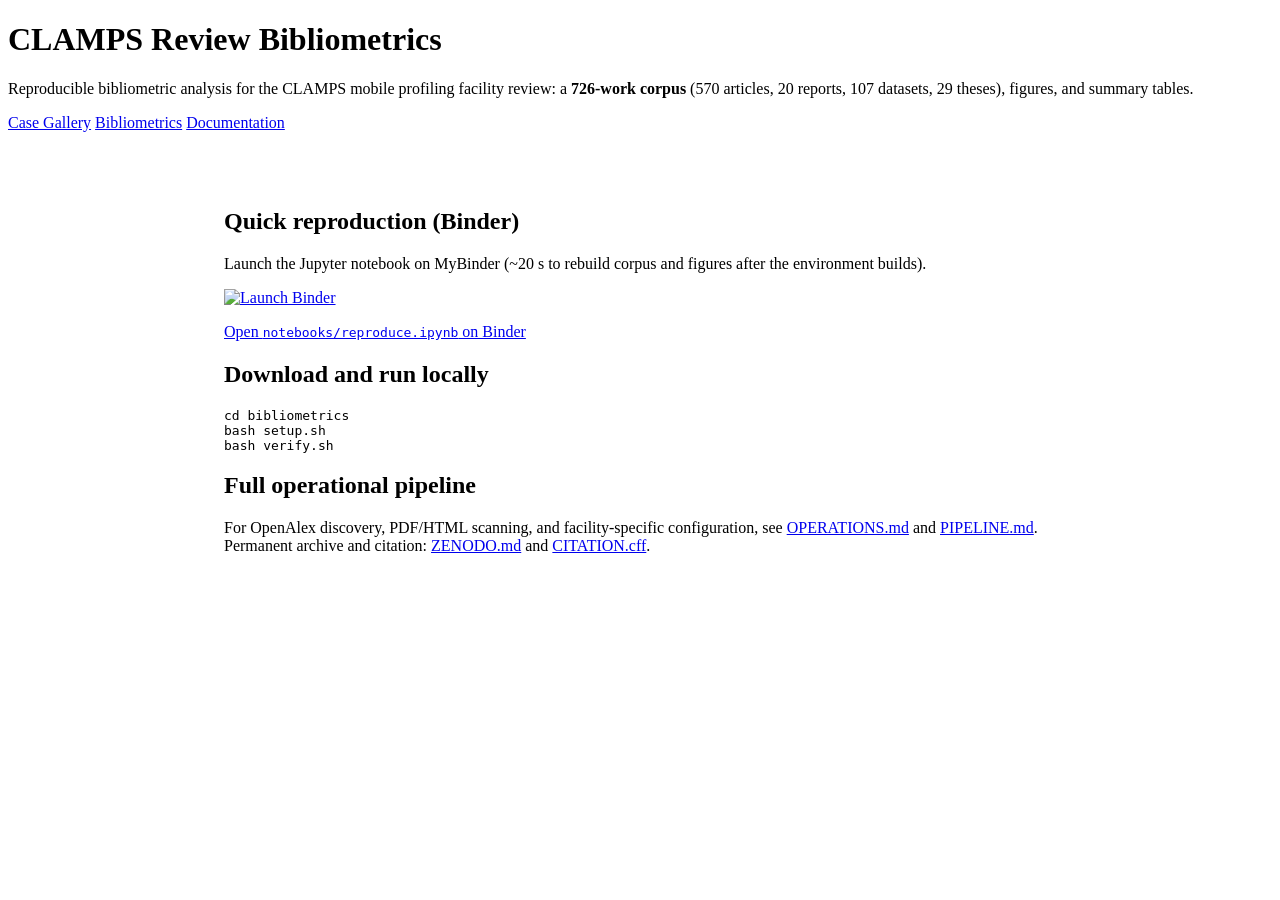
==== bibliometrics/index.html @ bdd26a5c "Sync bibliometrics pipeline and Binder notebook for 726-work reproduction." ====
<!DOCTYPE html>
<html lang="en">
<head>
  <meta charset="utf-8">
  <meta name="viewport" content="width=device-width, initial-scale=1">
  <title>CLAMPS Review Bibliometrics</title>
  <meta name="description" content="726-work CLAMPS review corpus, Binder notebook, and full bibliometric pipeline.">
  <link rel="stylesheet" href="../css/style.css">
</head>
<body>
  <header class="site-header">
    <div class="site-header__inner">
      <h1>CLAMPS Review Bibliometrics</h1>
      <p>
        Reproducible bibliometric analysis for the CLAMPS mobile profiling facility review:
        a <strong>726-work corpus</strong> (570 articles, 20 reports, 107 datasets, 29 theses),
        figures, and summary tables.
      </p>
      <div class="header-actions">
        <a href="../index.html" class="header-link">Case Gallery</a>
        <a href="index.html" class="header-link header-link--active" aria-current="page">Bibliometrics</a>
        <a href="README.md" class="header-link">Documentation</a>
      </div>
    </div>
  </header>

  <main>
    <div class="table-panel" style="max-width: 52rem; margin: 2rem auto; padding: 1.5rem;">
      <h2>Quick reproduction (Binder)</h2>
      <p>
        Launch the Jupyter notebook on MyBinder (~20 s to rebuild corpus and figures after the environment builds).
      </p>
      <p>
        <a href="https://mybinder.org/v2/gh/eeeeelizzzzz/CLAMPS_CaseGallery/HEAD?urlpath=lab/tree/bibliometrics/notebooks/reproduce.ipynb">
          <img src="https://mybinder.org/badge_logo.svg" alt="Launch Binder">
        </a>
      </p>
      <p>
        <a href="https://mybinder.org/v2/gh/eeeeelizzzzz/CLAMPS_CaseGallery/HEAD?urlpath=lab/tree/bibliometrics/notebooks/reproduce.ipynb">
          Open <code>notebooks/reproduce.ipynb</code> on Binder
        </a>
      </p>

      <h2>Download and run locally</h2>
      <pre><code>cd bibliometrics
bash setup.sh
bash verify.sh</code></pre>

      <h2>Full operational pipeline</h2>
      <p>
        For OpenAlex discovery, PDF/HTML scanning, and facility-specific configuration, see
        <a href="OPERATIONS.md">OPERATIONS.md</a> and <a href="PIPELINE.md">PIPELINE.md</a>.
        Permanent archive and citation: <a href="ZENODO.md">ZENODO.md</a> and <a href="CITATION.cff">CITATION.cff</a>.
      </p>
    </div>
  </main>
</body>
</html>
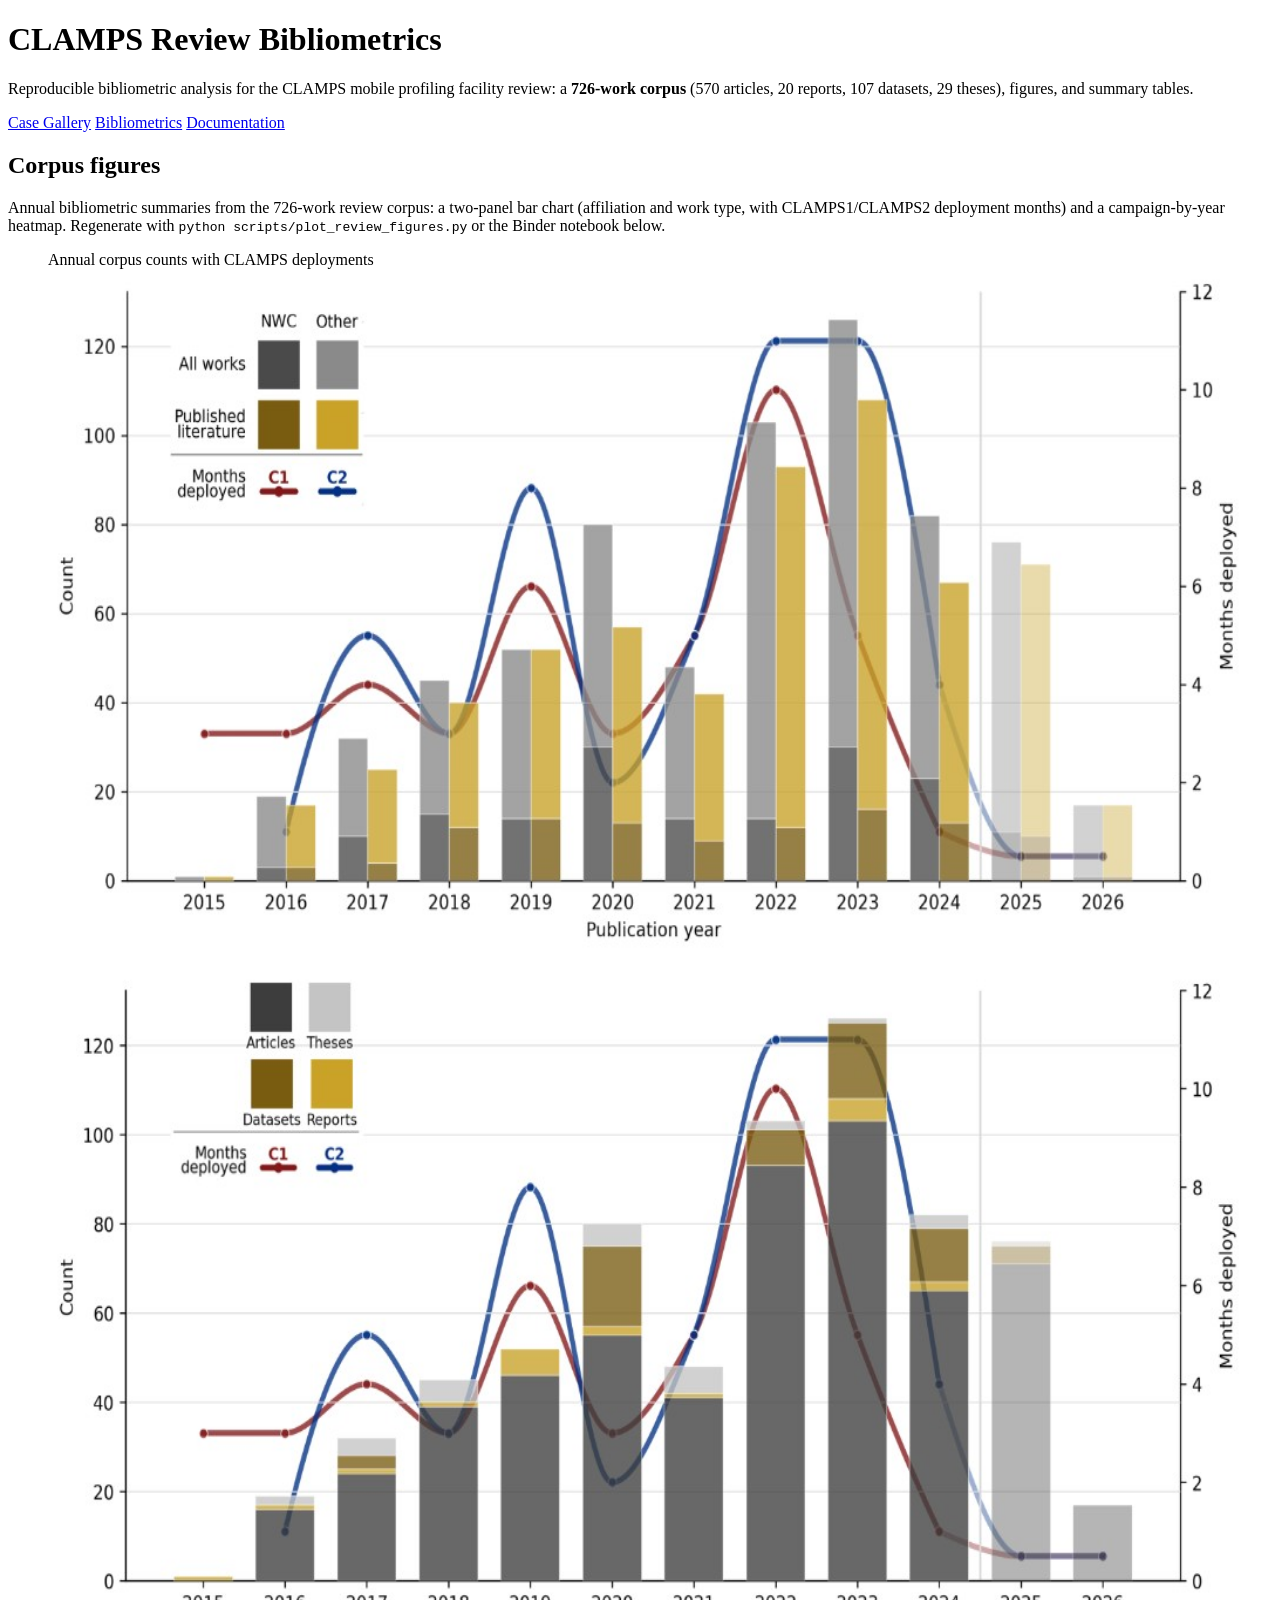
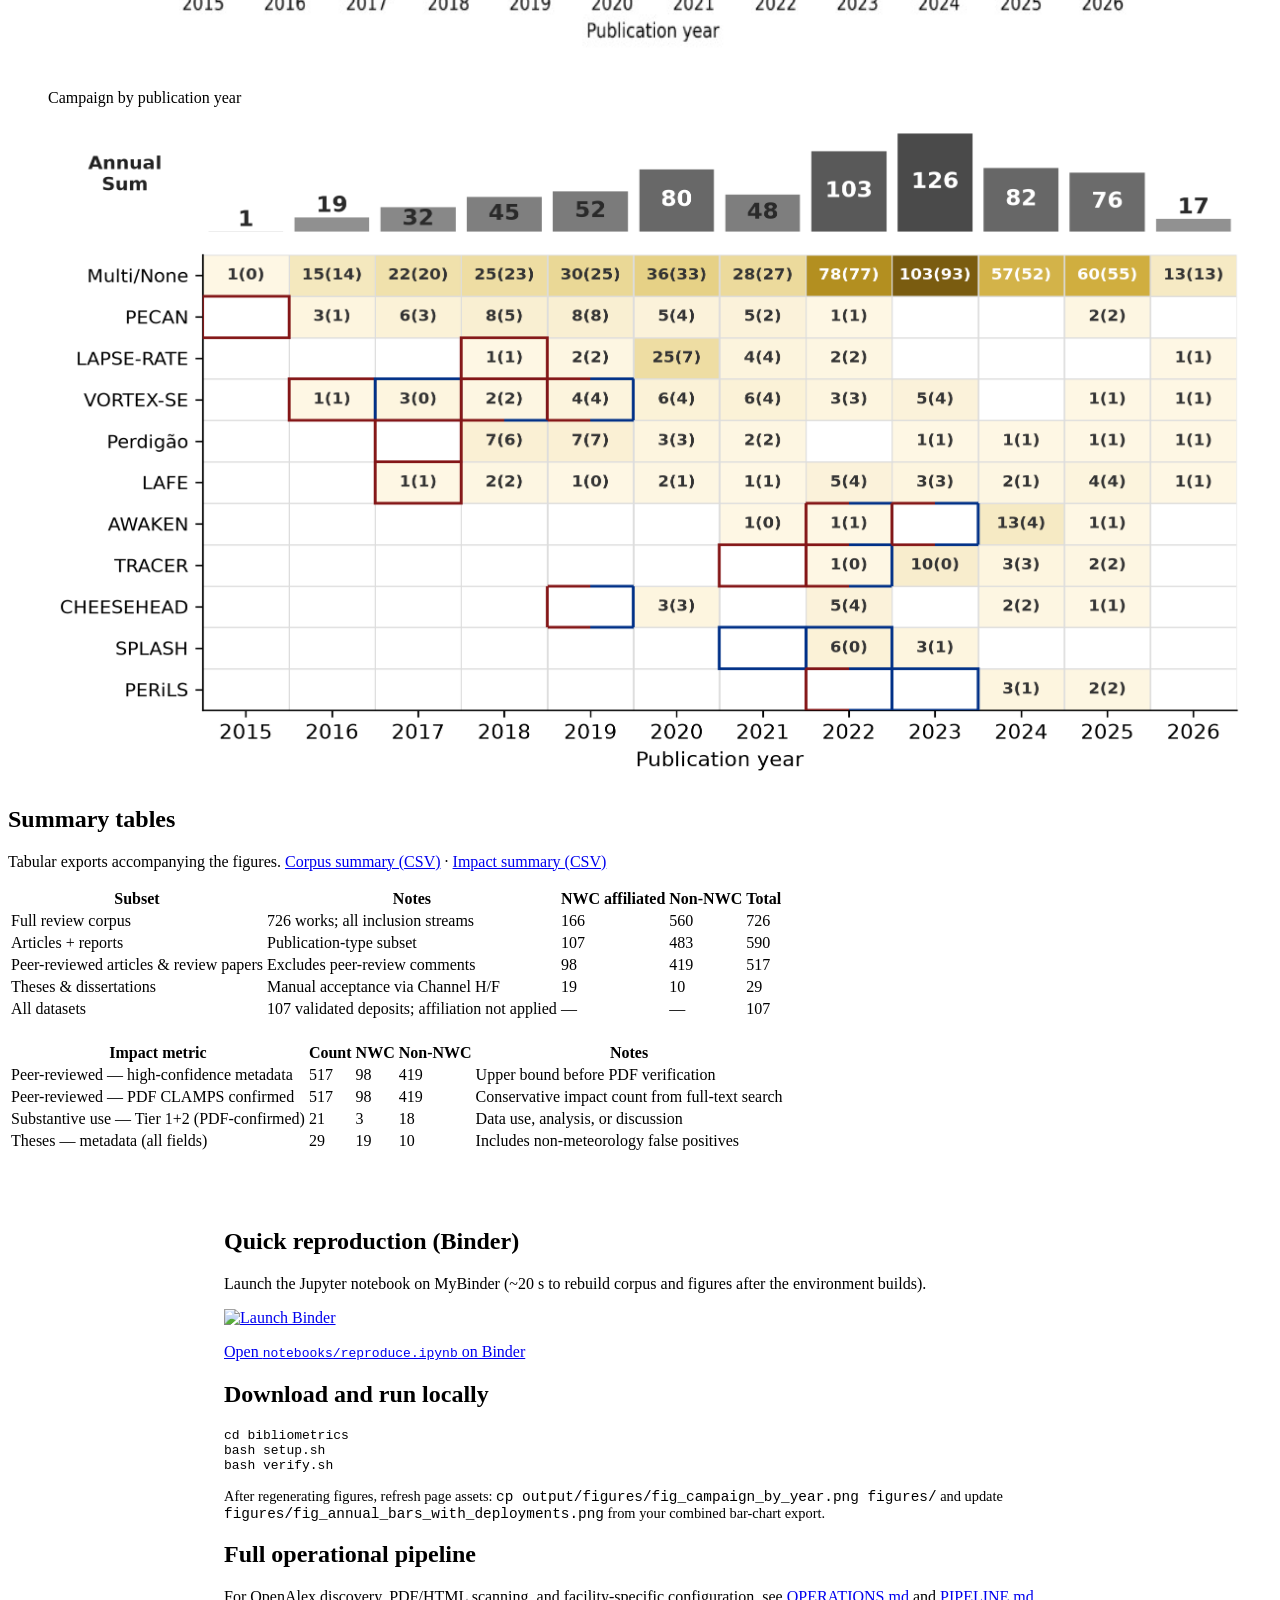
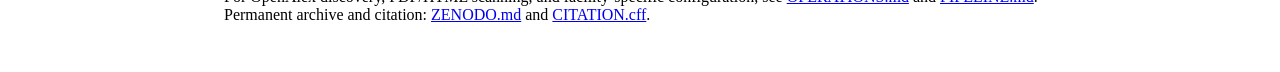
==== commit da8b5ad3: "Add bibliometrics figures page." ====
--- a/bibliometrics/index.html
+++ b/bibliometrics/index.html
@@ -4,7 +4,7 @@
   <meta charset="utf-8">
   <meta name="viewport" content="width=device-width, initial-scale=1">
   <title>CLAMPS Review Bibliometrics</title>
-  <meta name="description" content="726-work CLAMPS review corpus, Binder notebook, and full bibliometric pipeline.">
+  <meta name="description" content="726-work CLAMPS review corpus, bibliometric figures, summary tables, Binder notebook, and full pipeline.">
   <link rel="stylesheet" href="../css/style.css">
 </head>
 <body>
@@ -25,7 +25,152 @@
   </header>
 
   <main>
-    <div class="table-panel" style="max-width: 52rem; margin: 2rem auto; padding: 1.5rem;">
+    <section class="content-section">
+      <h2>Corpus figures</h2>
+      <p>
+        Annual bibliometric summaries from the 726-work review corpus:
+        a two-panel bar chart (affiliation and work type, with CLAMPS1/CLAMPS2 deployment months)
+        and a campaign-by-year heatmap.
+        Regenerate with <code>python scripts/plot_review_figures.py</code> or the Binder notebook below.
+      </p>
+    </section>
+
+    <figure class="figure-panel">
+      <figcaption class="figure-panel__header">
+        Annual corpus counts with CLAMPS deployments
+      </figcaption>
+      <div class="figure-panel__body">
+        <img
+          src="figures/fig_annual_bars_with_deployments.png"
+          alt="Two-panel figure: top panel shows all works and published literature by year split by NWC affiliation; bottom panel shows work type by year. CLAMPS1 and CLAMPS2 deployment months are overlaid as crimson and blue lines on both panels."
+          width="1200"
+          height="1400"
+          loading="lazy"
+        >
+      </div>
+    </figure>
+
+    <figure class="figure-panel">
+      <figcaption class="figure-panel__header">
+        Campaign by publication year
+      </figcaption>
+      <div class="figure-panel__body">
+        <img
+          src="figures/fig_campaign_by_year.png"
+          alt="Heatmap of CLAMPS works tagged by field campaign and publication year."
+          width="1200"
+          height="675"
+          loading="lazy"
+        >
+      </div>
+    </figure>
+
+    <section class="content-section">
+      <h2>Summary tables</h2>
+      <p>
+        Tabular exports accompanying the figures.
+        <a href="figures/table_corpus_summary.csv">Corpus summary (CSV)</a>
+        &middot;
+        <a href="figures/table_impact_summary.csv">Impact summary (CSV)</a>
+      </p>
+    </section>
+
+    <div class="table-panel" style="margin-bottom: 1.25rem;">
+      <table class="case-table" aria-label="Corpus summary by subset">
+        <thead>
+          <tr>
+            <th scope="col">Subset</th>
+            <th scope="col">Notes</th>
+            <th scope="col">NWC affiliated</th>
+            <th scope="col">Non-NWC</th>
+            <th scope="col">Total</th>
+          </tr>
+        </thead>
+        <tbody>
+          <tr>
+            <td>Full review corpus</td>
+            <td>726 works; all inclusion streams</td>
+            <td>166</td>
+            <td>560</td>
+            <td>726</td>
+          </tr>
+          <tr>
+            <td>Articles + reports</td>
+            <td>Publication-type subset</td>
+            <td>107</td>
+            <td>483</td>
+            <td>590</td>
+          </tr>
+          <tr>
+            <td>Peer-reviewed articles &amp; review papers</td>
+            <td>Excludes peer-review comments</td>
+            <td>98</td>
+            <td>419</td>
+            <td>517</td>
+          </tr>
+          <tr>
+            <td>Theses &amp; dissertations</td>
+            <td>Manual acceptance via Channel H/F</td>
+            <td>19</td>
+            <td>10</td>
+            <td>29</td>
+          </tr>
+          <tr>
+            <td>All datasets</td>
+            <td>107 validated deposits; affiliation not applied</td>
+            <td>—</td>
+            <td>—</td>
+            <td>107</td>
+          </tr>
+        </tbody>
+      </table>
+    </div>
+
+    <div class="table-panel" style="margin-bottom: 2rem;">
+      <table class="case-table" aria-label="Impact and PDF-use summary">
+        <thead>
+          <tr>
+            <th scope="col">Impact metric</th>
+            <th scope="col">Count</th>
+            <th scope="col">NWC</th>
+            <th scope="col">Non-NWC</th>
+            <th scope="col">Notes</th>
+          </tr>
+        </thead>
+        <tbody>
+          <tr>
+            <td>Peer-reviewed — high-confidence metadata</td>
+            <td>517</td>
+            <td>98</td>
+            <td>419</td>
+            <td>Upper bound before PDF verification</td>
+          </tr>
+          <tr>
+            <td>Peer-reviewed — PDF CLAMPS confirmed</td>
+            <td>517</td>
+            <td>98</td>
+            <td>419</td>
+            <td>Conservative impact count from full-text search</td>
+          </tr>
+          <tr>
+            <td>Substantive use — Tier 1+2 (PDF-confirmed)</td>
+            <td>21</td>
+            <td>3</td>
+            <td>18</td>
+            <td>Data use, analysis, or discussion</td>
+          </tr>
+          <tr>
+            <td>Theses — metadata (all fields)</td>
+            <td>29</td>
+            <td>19</td>
+            <td>10</td>
+            <td>Includes non-meteorology false positives</td>
+          </tr>
+        </tbody>
+      </table>
+    </div>
+
+    <div class="table-panel" style="max-width: 52rem; margin: 0 auto; padding: 1.5rem;">
       <h2>Quick reproduction (Binder)</h2>
       <p>
         Launch the Jupyter notebook on MyBinder (~20 s to rebuild corpus and figures after the environment builds).
@@ -45,6 +190,11 @@
       <pre><code>cd bibliometrics
 bash setup.sh
 bash verify.sh</code></pre>
+      <p style="font-size: 0.9rem; color: var(--text-muted);">
+        After regenerating figures, refresh page assets:
+        <code>cp output/figures/fig_campaign_by_year.png figures/</code>
+        and update <code>figures/fig_annual_bars_with_deployments.png</code> from your combined bar-chart export.
+      </p>
 
       <h2>Full operational pipeline</h2>
       <p>
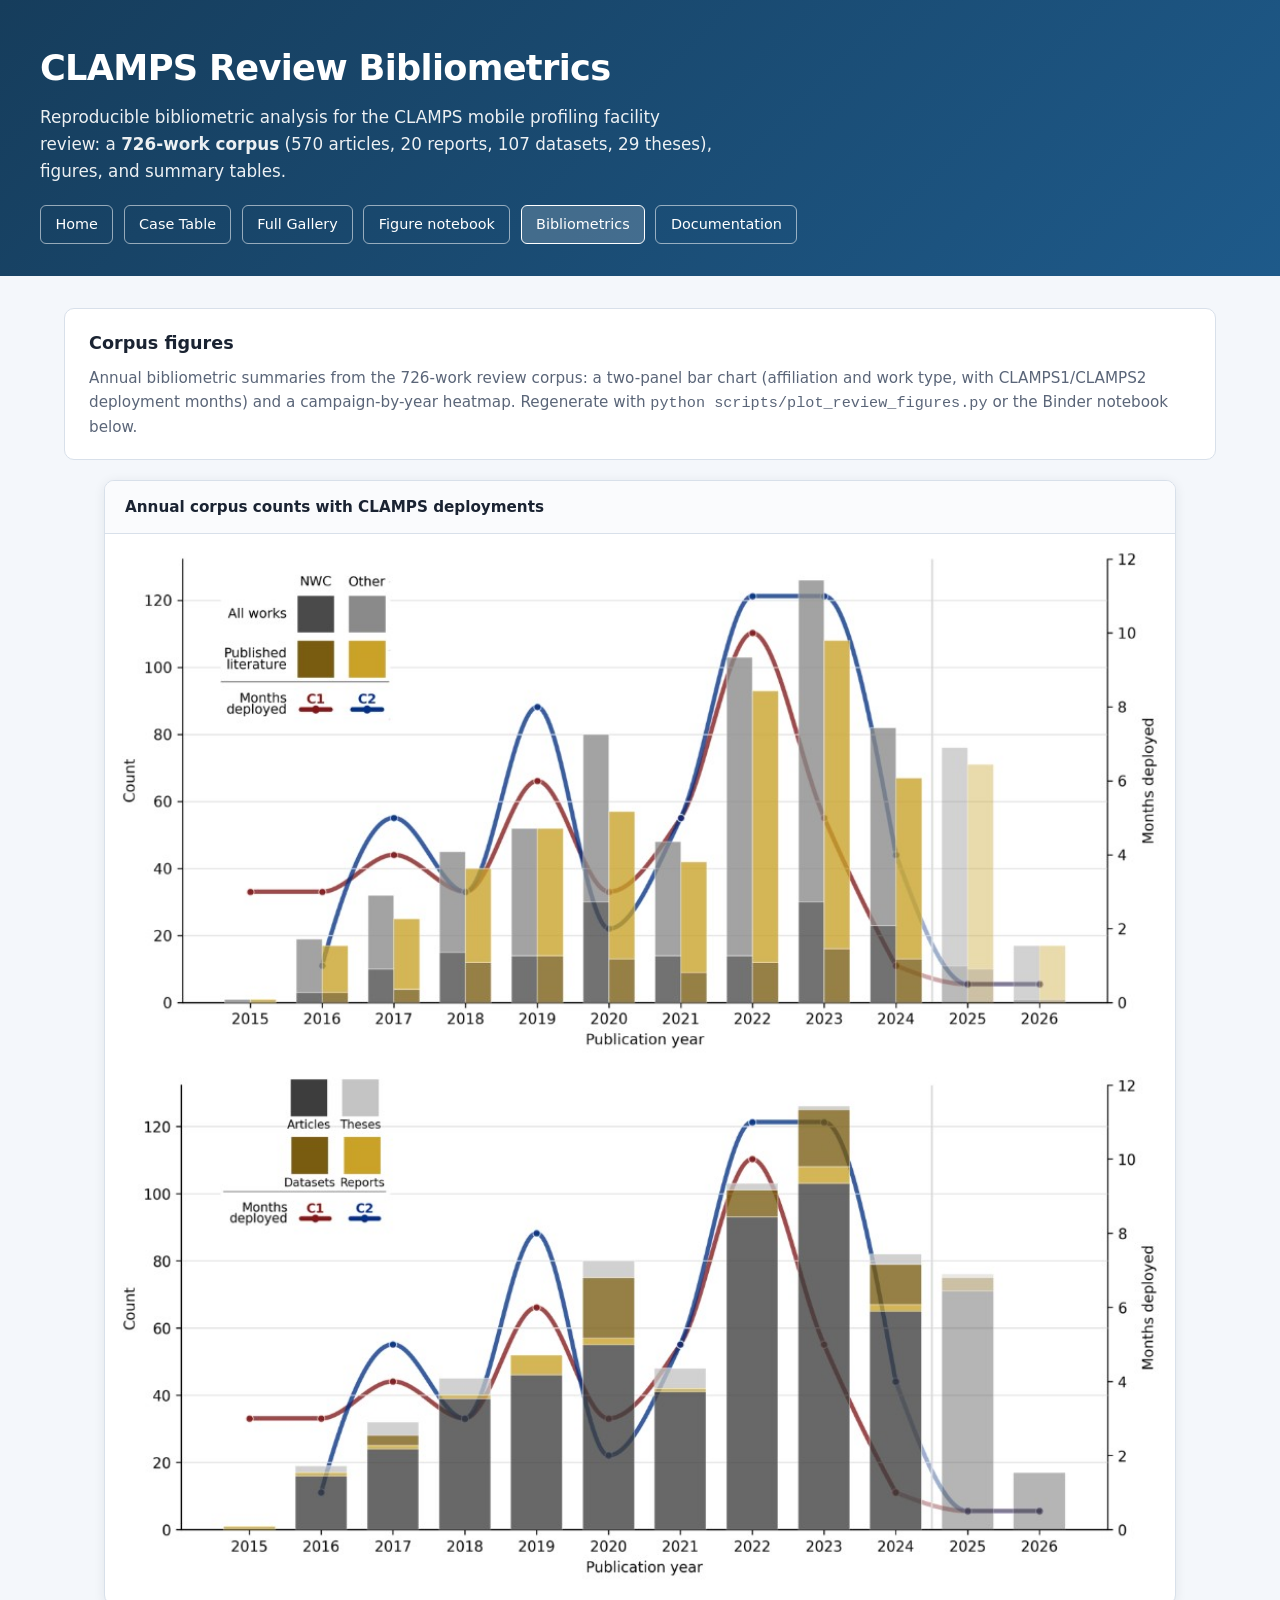
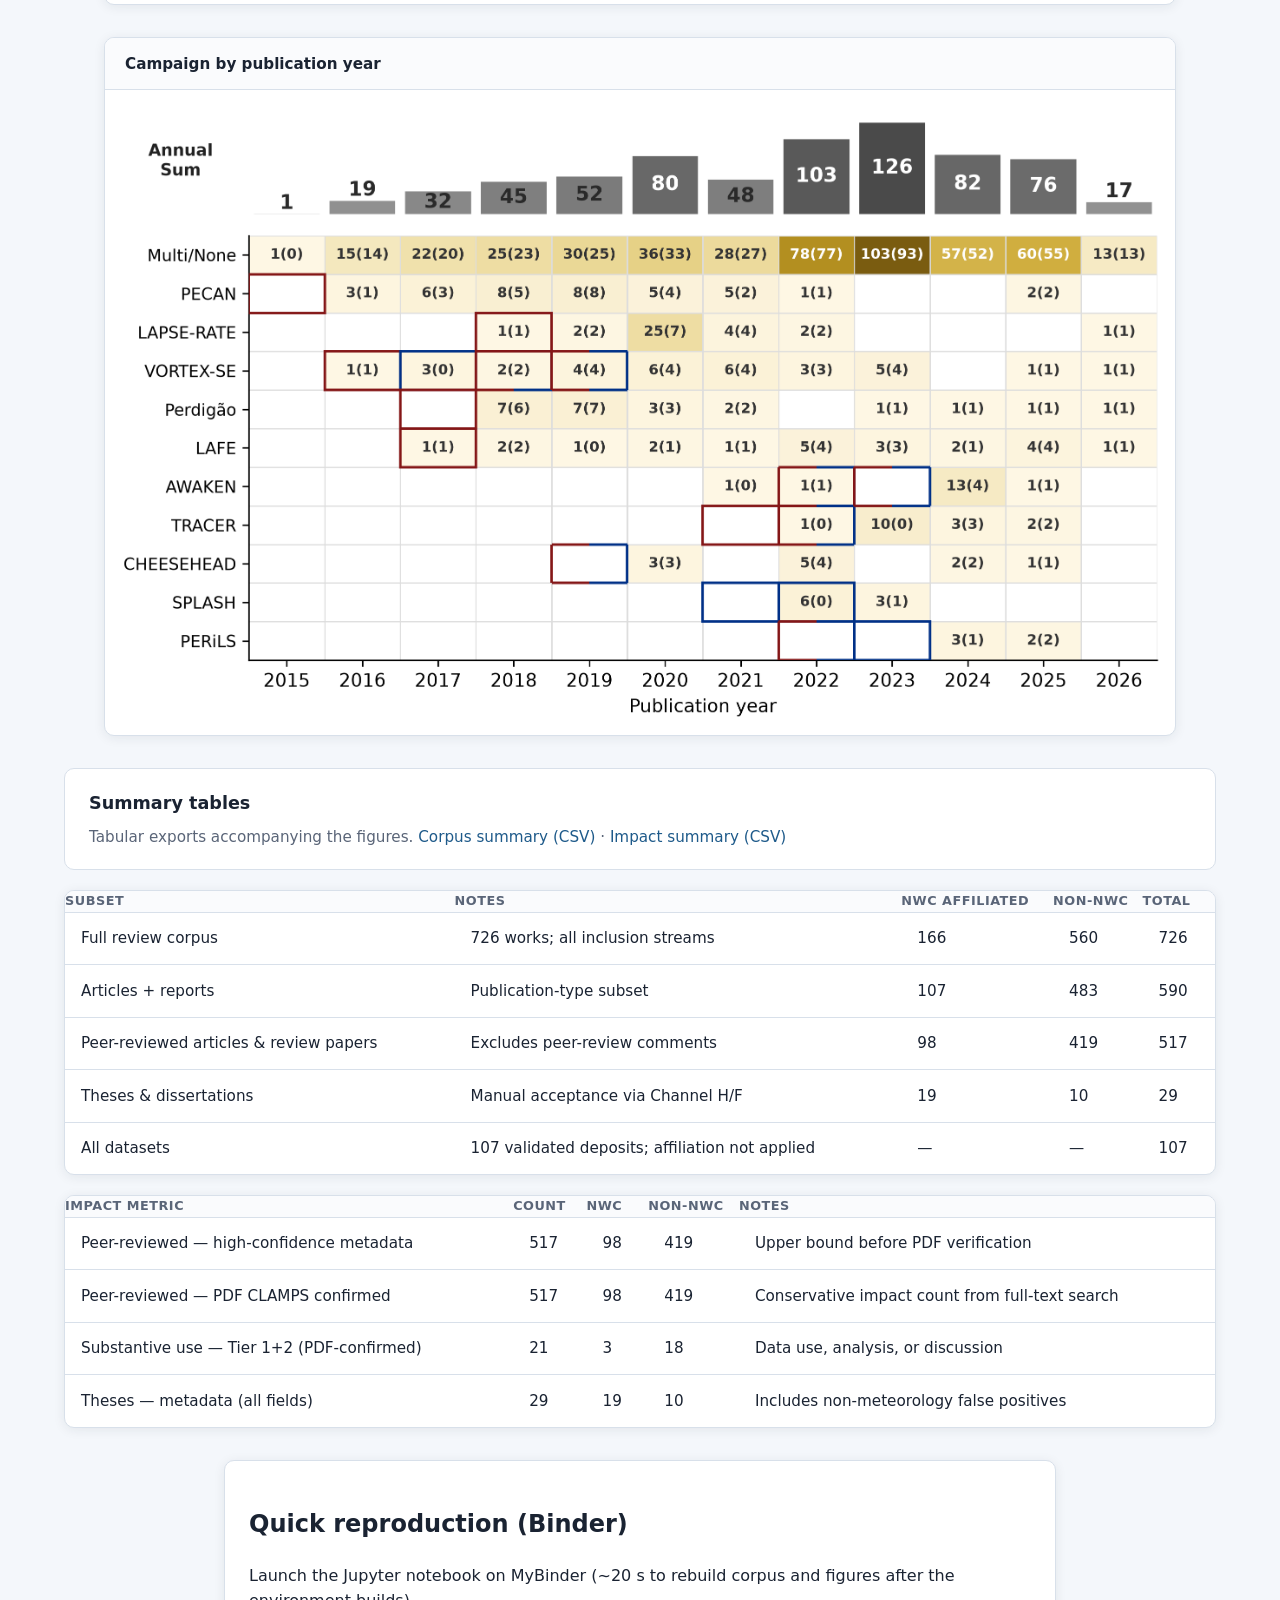
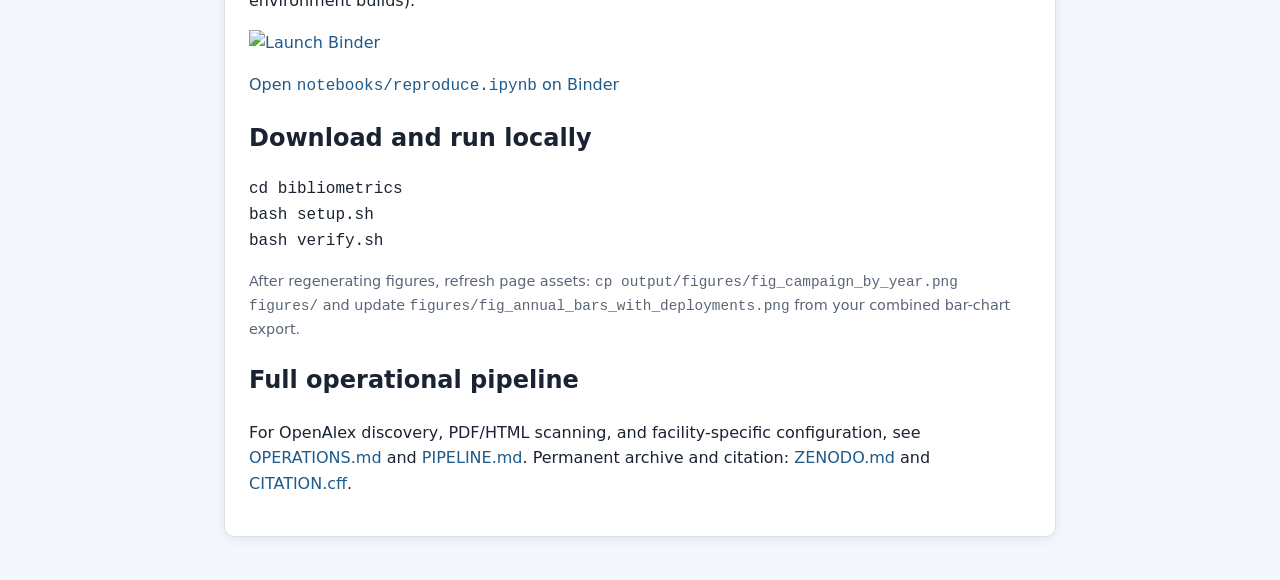
==== commit 24fd986a: "Add site hub, unified nav, and explicit CLAMPS data notebook. Split the home page into a light hub w" ====
--- a/bibliometrics/index.html
+++ b/bibliometrics/index.html
@@ -17,7 +17,10 @@
         figures, and summary tables.
       </p>
       <div class="header-actions">
-        <a href="../index.html" class="header-link">Case Gallery</a>
+        <a href="../index.html" class="header-link">Home</a>
+        <a href="../case-table.html" class="header-link">Case Table</a>
+        <a href="../gallery.html" class="header-link">Full Gallery</a>
+        <a href="../case_reproduce/index.html" class="header-link">Figure notebook</a>
         <a href="index.html" class="header-link header-link--active" aria-current="page">Bibliometrics</a>
         <a href="README.md" class="header-link">Documentation</a>
       </div>
--- a/css/style.css
+++ b/css/style.css
@@ -0,0 +1,518 @@
+:root {
+  --bg: #f4f7fb;
+  --surface: #ffffff;
+  --text: #1a2332;
+  --text-muted: #5a6578;
+  --accent: #1e5a8a;
+  --accent-light: #e8f1f8;
+  --border: #d8e0ea;
+  --shadow: 0 2px 12px rgba(26, 35, 50, 0.08);
+  --radius: 10px;
+  --max-width: 1200px;
+  --font: "Segoe UI", system-ui, -apple-system, sans-serif;
+}
+
+*,
+*::before,
+*::after {
+  box-sizing: border-box;
+}
+
+html {
+  scroll-behavior: smooth;
+}
+
+body {
+  margin: 0;
+  font-family: var(--font);
+  font-size: 16px;
+  line-height: 1.6;
+  color: var(--text);
+  background: var(--bg);
+  min-height: 100vh;
+}
+
+a {
+  color: var(--accent);
+  text-decoration: none;
+}
+
+a:hover {
+  text-decoration: underline;
+}
+
+.site-header {
+  background: linear-gradient(135deg, #163d5c 0%, #1e5a8a 100%);
+  color: #fff;
+  padding: 2.5rem 1.5rem 2rem;
+}
+
+.site-header__inner {
+  max-width: var(--max-width);
+  margin: 0 auto;
+}
+
+.site-header h1 {
+  margin: 0 0 0.5rem;
+  font-size: clamp(1.6rem, 4vw, 2.2rem);
+  font-weight: 600;
+  letter-spacing: -0.02em;
+}
+
+.site-header p {
+  margin: 0;
+  max-width: 42rem;
+  opacity: 0.92;
+  font-size: 1.05rem;
+}
+
+.site-nav {
+  margin-top: 1.25rem;
+}
+
+.site-nav a {
+  color: #fff;
+  font-size: 0.9rem;
+  opacity: 0.85;
+}
+
+.site-nav a:hover {
+  opacity: 1;
+}
+
+.site-nav__sep {
+  opacity: 0.55;
+  margin: 0 0.35rem;
+}
+
+.header-actions {
+  display: flex;
+  flex-wrap: wrap;
+  gap: 0.65rem;
+  margin-top: 1.25rem;
+}
+
+.header-link {
+  display: inline-block;
+  padding: 0.45rem 0.9rem;
+  border: 1px solid rgba(255, 255, 255, 0.55);
+  border-radius: 6px;
+  color: #fff;
+  font-size: 0.9rem;
+  font-weight: 500;
+  text-decoration: none;
+}
+
+.header-link:hover {
+  background: rgba(255, 255, 255, 0.12);
+  text-decoration: none;
+}
+
+.header-link--active {
+  background: rgba(255, 255, 255, 0.18);
+  border-color: #fff;
+}
+
+main {
+  max-width: var(--max-width);
+  margin: 0 auto;
+  padding: 2rem 1.5rem 3rem;
+}
+
+.controls {
+  display: flex;
+  flex-wrap: wrap;
+  gap: 1rem;
+  align-items: center;
+  margin-bottom: 1.75rem;
+}
+
+.controls label {
+  font-size: 0.875rem;
+  color: var(--text-muted);
+  font-weight: 500;
+}
+
+.controls select,
+.controls input[type="search"] {
+  font: inherit;
+  padding: 0.5rem 0.75rem;
+  border: 1px solid var(--border);
+  border-radius: 6px;
+  background: var(--surface);
+  color: var(--text);
+}
+
+.controls input[type="search"] {
+  min-width: 220px;
+  flex: 1;
+}
+
+.case-count {
+  margin-left: auto;
+  font-size: 0.875rem;
+  color: var(--text-muted);
+}
+
+.table-panel {
+  background: var(--surface);
+  border: 1px solid var(--border);
+  border-radius: var(--radius);
+  box-shadow: var(--shadow);
+  overflow: hidden;
+}
+
+.case-table {
+  width: 100%;
+  border-collapse: collapse;
+  font-size: 0.95rem;
+}
+
+.case-table thead {
+  background: #fafbfd;
+  border-bottom: 1px solid var(--border);
+}
+
+.case-table th,
+.case-table td {
+  padding: 0.85rem 1rem;
+  text-align: left;
+  vertical-align: top;
+}
+
+.case-table th {
+  padding: 0;
+  font-size: 0.8rem;
+  font-weight: 600;
+  text-transform: uppercase;
+  letter-spacing: 0.04em;
+  color: var(--text-muted);
+}
+
+.case-table__sort {
+  display: flex;
+  align-items: center;
+  gap: 0.35rem;
+  width: 100%;
+  padding: 0.85rem 1rem;
+  border: 0;
+  background: transparent;
+  font: inherit;
+  font-weight: 600;
+  text-transform: uppercase;
+  letter-spacing: 0.04em;
+  color: inherit;
+  text-align: left;
+  cursor: pointer;
+}
+
+.case-table__sort:hover {
+  color: var(--accent);
+  background: #f0f4f8;
+}
+
+.case-table__sort:focus {
+  outline: none;
+}
+
+.case-table__sort:focus-visible {
+  box-shadow: inset 0 0 0 2px var(--accent);
+}
+
+.case-table__sort--active {
+  color: var(--accent);
+}
+
+.case-table__sort:disabled {
+  cursor: default;
+  opacity: 0.65;
+}
+
+.case-table__sort:disabled:hover {
+  color: inherit;
+  background: transparent;
+}
+
+.case-table__sort-indicator {
+  font-size: 0.65rem;
+  line-height: 1;
+}
+
+.case-table tbody tr + tr {
+  border-top: 1px solid var(--border);
+}
+
+.case-table__row {
+  cursor: pointer;
+  transition: background 0.12s ease;
+}
+
+.case-table__row:hover,
+.case-table__row:focus {
+  background: var(--accent-light);
+  outline: none;
+}
+
+.case-table__row:focus-visible {
+  box-shadow: inset 0 0 0 2px var(--accent);
+}
+
+.case-table td:first-child {
+  white-space: nowrap;
+}
+
+.case-table td a {
+  color: inherit;
+  font-weight: 500;
+  text-decoration: none;
+}
+
+.case-table td a:hover {
+  color: var(--accent);
+  text-decoration: underline;
+}
+
+.case-grid {
+  display: grid;
+  grid-template-columns: repeat(auto-fill, minmax(280px, 1fr));
+  gap: 1.25rem;
+  list-style: none;
+  margin: 0;
+  padding: 0;
+}
+
+.case-card {
+  background: var(--surface);
+  border: 1px solid var(--border);
+  border-radius: var(--radius);
+  overflow: hidden;
+  box-shadow: var(--shadow);
+  transition: transform 0.15s ease, box-shadow 0.15s ease;
+}
+
+.case-card:hover {
+  transform: translateY(-2px);
+  box-shadow: 0 6px 20px rgba(26, 35, 50, 0.12);
+}
+
+.case-card a {
+  display: block;
+  color: inherit;
+  text-decoration: none;
+}
+
+.case-card__thumb {
+  aspect-ratio: 16 / 10;
+  background: #eef2f7;
+  overflow: hidden;
+  border-bottom: 1px solid var(--border);
+}
+
+.case-card__thumb img {
+  width: 100%;
+  height: 100%;
+  object-fit: cover;
+  object-position: top center;
+  display: block;
+}
+
+.case-card__body {
+  padding: 1rem 1.1rem 1.15rem;
+}
+
+.case-card__date {
+  font-size: 0.8rem;
+  color: var(--text-muted);
+  margin: 0 0 0.25rem;
+}
+
+.case-card__title {
+  margin: 0;
+  font-size: 1.05rem;
+  font-weight: 600;
+  line-height: 1.35;
+}
+
+.case-card__subtitle {
+  margin: 0.2rem 0 0;
+  font-size: 0.875rem;
+  color: var(--text-muted);
+}
+
+.tag-list {
+  display: flex;
+  flex-wrap: wrap;
+  gap: 0.4rem;
+  margin: 0.75rem 0 0;
+  padding: 0;
+  list-style: none;
+}
+
+.tag {
+  font-size: 0.72rem;
+  padding: 0.15rem 0.5rem;
+  background: var(--accent-light);
+  color: var(--accent);
+  border-radius: 999px;
+  font-weight: 500;
+}
+
+.tag--meta {
+  background: #edf2f7;
+  color: var(--text);
+  border: 1px solid var(--border);
+}
+
+/* Case detail page */
+.case-header {
+  margin-bottom: 1.5rem;
+}
+
+.case-header h1 {
+  margin: 0 0 0.5rem;
+  font-size: clamp(1.4rem, 3.5vw, 2rem);
+}
+
+.case-meta {
+  display: flex;
+  flex-wrap: wrap;
+  gap: 0.75rem 1.5rem;
+  font-size: 0.95rem;
+  color: var(--text-muted);
+}
+
+.back-link {
+  display: inline-flex;
+  align-items: center;
+  gap: 0.35rem;
+  font-size: 0.9rem;
+  font-weight: 500;
+  margin-bottom: 0.5rem;
+  margin-right: 1rem;
+}
+
+.figure-panel {
+  background: var(--surface);
+  border: 1px solid var(--border);
+  border-radius: var(--radius);
+  box-shadow: var(--shadow);
+  overflow: hidden;
+  margin-bottom: 2rem;
+}
+
+.figure-panel__header {
+  padding: 0.85rem 1.25rem;
+  border-bottom: 1px solid var(--border);
+  font-weight: 600;
+  font-size: 0.95rem;
+  background: #fafbfd;
+}
+
+.figure-panel__body {
+  padding: 0.5rem;
+  line-height: 0;
+}
+
+.figure-panel__body img {
+  width: 100%;
+  height: auto;
+  display: block;
+}
+
+.content-section {
+  background: var(--surface);
+  border: 1px solid var(--border);
+  border-radius: var(--radius);
+  padding: 1.25rem 1.5rem;
+  margin-bottom: 1.25rem;
+}
+
+.content-section h2 {
+  margin: 0 0 0.5rem;
+  font-size: 1.1rem;
+}
+
+.content-section p {
+  margin: 0;
+  color: var(--text-muted);
+  font-size: 0.95rem;
+}
+
+.content-section p + p {
+  margin-top: 0.75rem;
+}
+
+.hub-grid {
+  display: grid;
+  grid-template-columns: repeat(auto-fit, minmax(min(100%, 340px), 1fr));
+  gap: 1.25rem;
+}
+
+.hub-card {
+  display: flex;
+  flex-direction: column;
+  margin-bottom: 0;
+}
+
+.hub-card h2 {
+  font-size: 1.25rem;
+}
+
+.hub-links {
+  margin: 1rem 0 0;
+  padding-left: 1.25rem;
+  color: var(--text-muted);
+  font-size: 0.95rem;
+}
+
+.hub-links li + li {
+  margin-top: 0.45rem;
+}
+
+.placeholder-note {
+  border-style: dashed;
+  background: #fafbfd;
+}
+
+.site-footer {
+  max-width: var(--max-width);
+  margin: 0 auto;
+  padding: 1.5rem;
+  font-size: 0.85rem;
+  color: var(--text-muted);
+  border-top: 1px solid var(--border);
+  text-align: center;
+}
+
+.empty-state {
+  text-align: center;
+  padding: 3rem 1rem;
+  color: var(--text-muted);
+}
+
+.error-state {
+  background: #fff5f5;
+  border: 1px solid #f5c2c2;
+  border-radius: var(--radius);
+  padding: 1.5rem;
+  color: #8b2e2e;
+}
+
+@media (max-width: 600px) {
+  .controls {
+    flex-direction: column;
+    align-items: stretch;
+  }
+
+  .case-count {
+    margin-left: 0;
+  }
+
+  .table-panel {
+    overflow-x: auto;
+  }
+
+  .case-table {
+    min-width: 640px;
+  }
+}
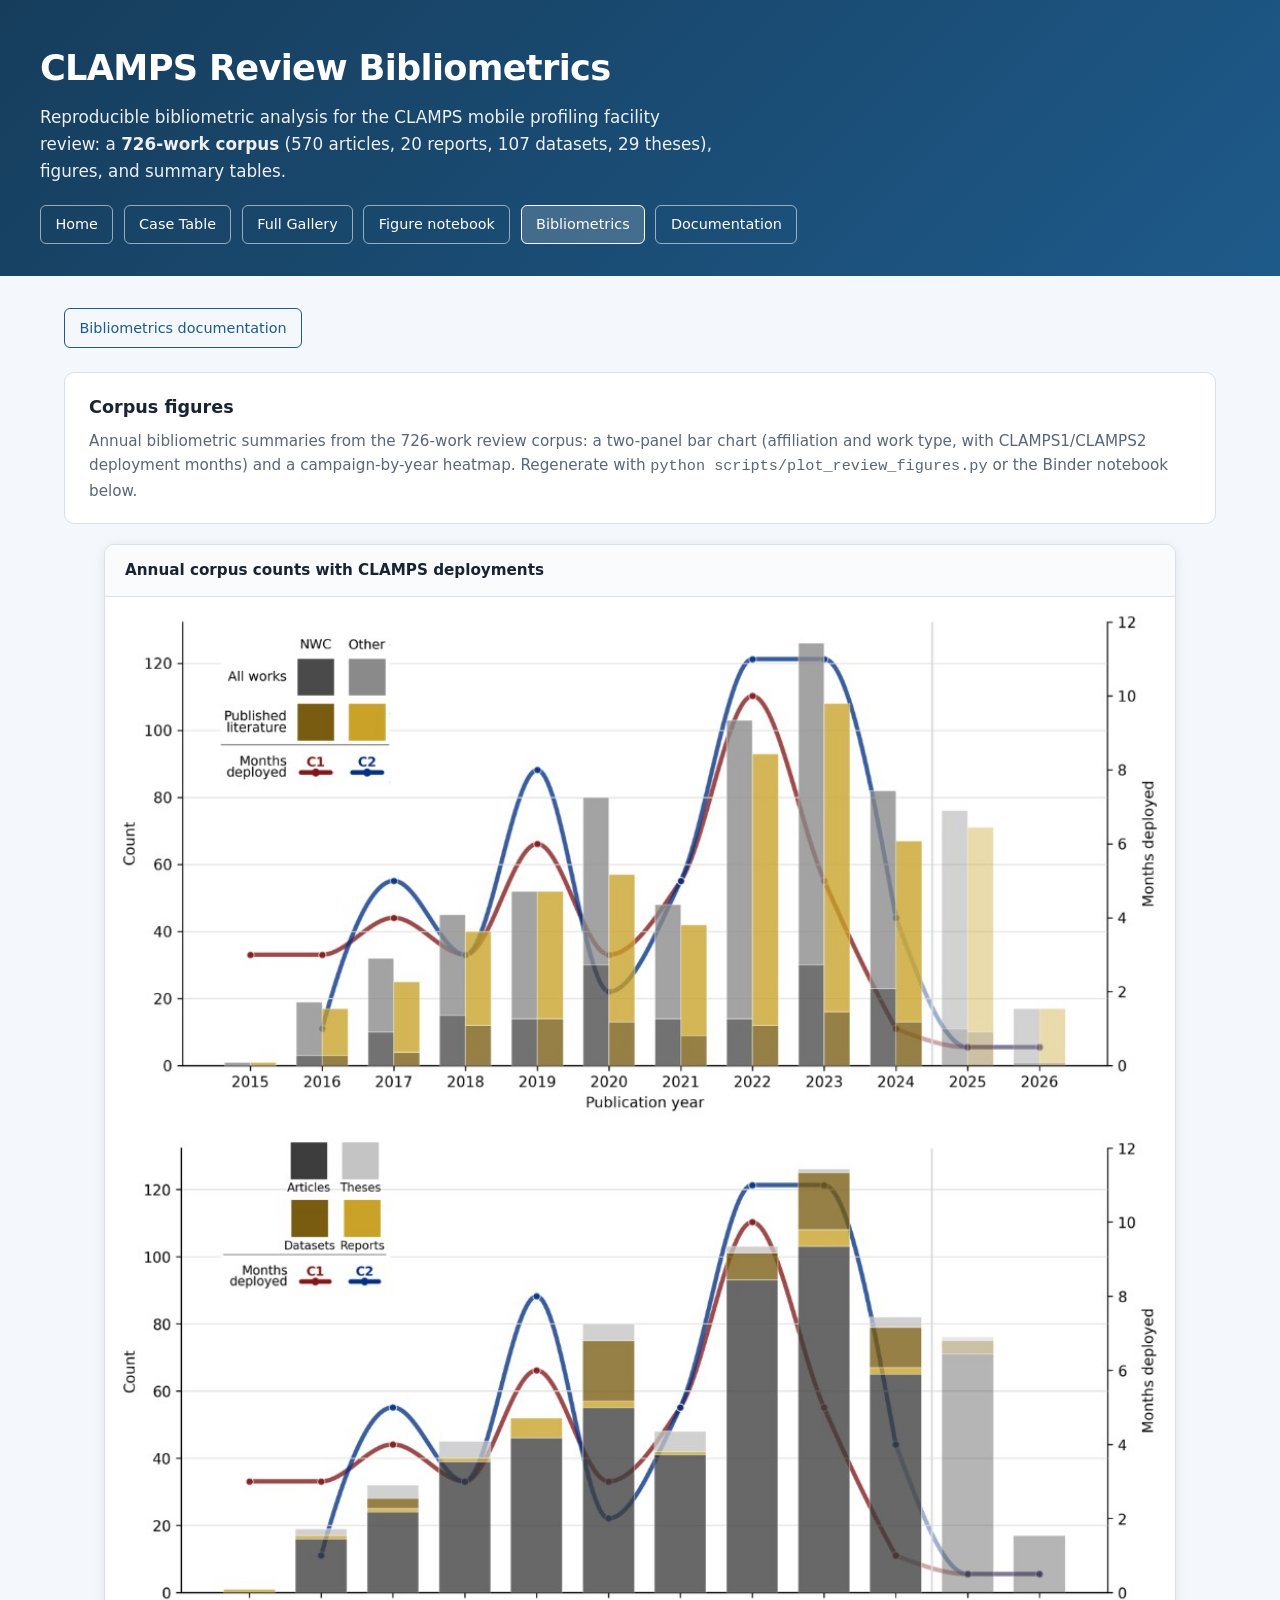
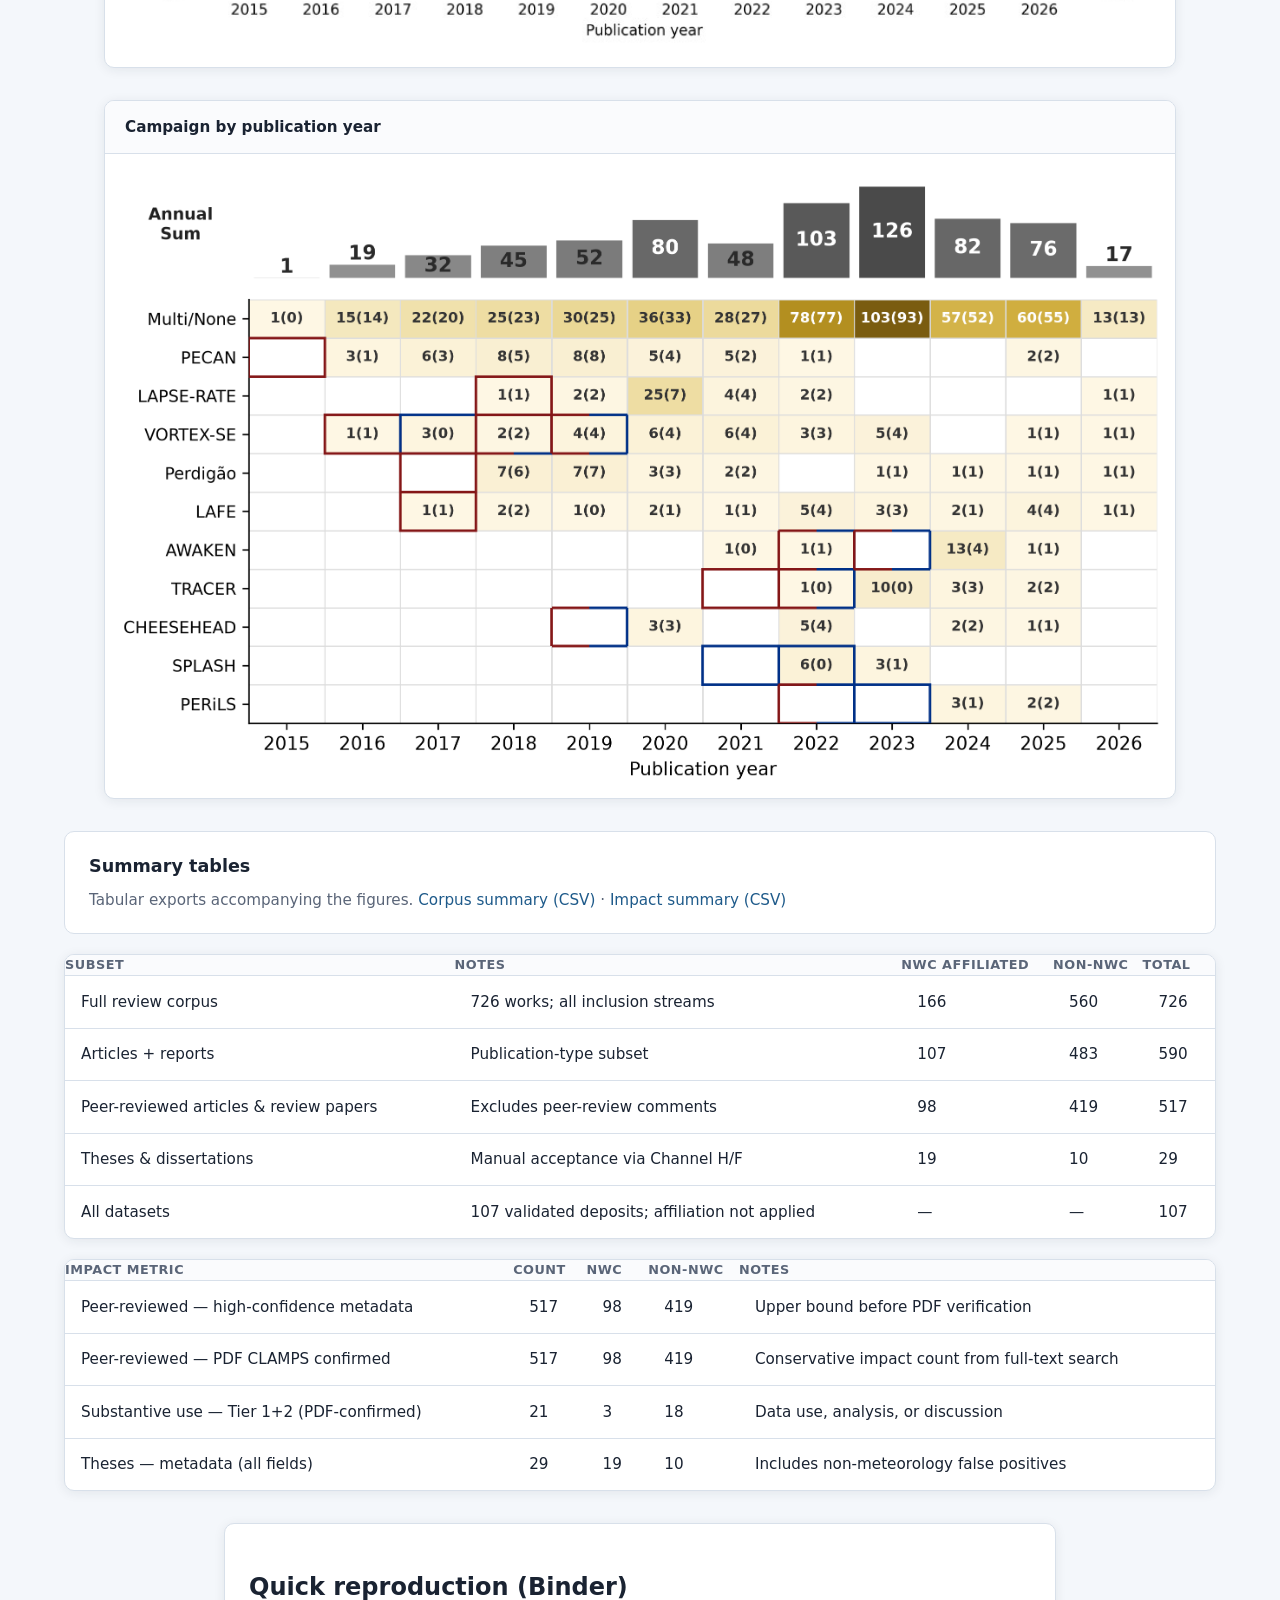
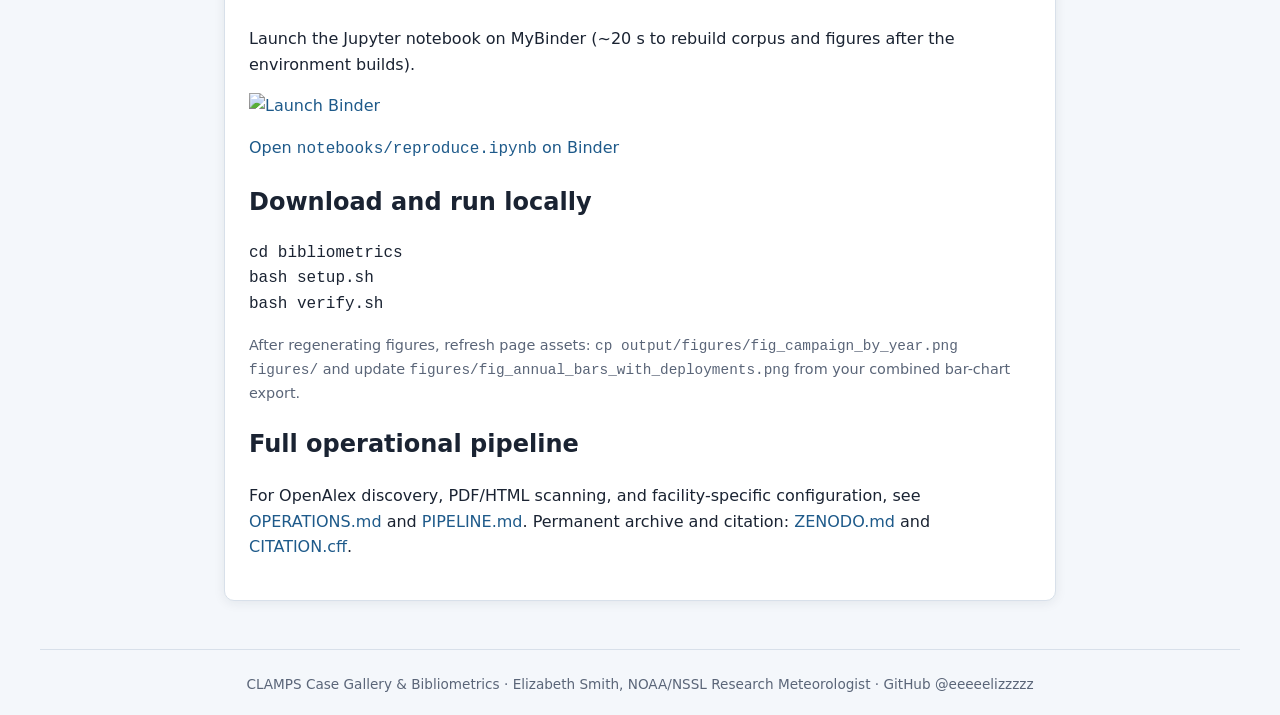
==== commit 8c88cbb5: "Update site navigation, footers, and bibliometrics doc link. Point header Documentation to the GitHu" ====
--- a/bibliometrics/index.html
+++ b/bibliometrics/index.html
@@ -22,12 +22,21 @@
         <a href="../gallery.html" class="header-link">Full Gallery</a>
         <a href="../case_reproduce/index.html" class="header-link">Figure notebook</a>
         <a href="index.html" class="header-link header-link--active" aria-current="page">Bibliometrics</a>
-        <a href="README.md" class="header-link">Documentation</a>
+        <a href="https://github.com/eeeeelizzzzz/CLAMPS_CaseGallery" class="header-link" target="_blank" rel="noopener noreferrer">Documentation</a>
       </div>
     </div>
   </header>
 
   <main>
+    <div class="page-actions">
+      <a
+        href="https://eeeeelizzzzz.github.io/CLAMPS_CaseGallery/bibliometrics/README.md"
+        class="doc-button"
+        target="_blank"
+        rel="noopener noreferrer"
+      >Bibliometrics documentation</a>
+    </div>
+
     <section class="content-section">
       <h2>Corpus figures</h2>
       <p>
@@ -207,5 +216,9 @@
       </p>
     </div>
   </main>
+
+  <footer class="site-footer">
+    CLAMPS Case Gallery &amp; Bibliometrics &middot; Elizabeth Smith, NOAA/NSSL Research Meteorologist &middot; GitHub <a href="https://github.com/eeeeelizzzzz">@eeeeelizzzzz</a>
+  </footer>
 </body>
 </html>
--- a/css/style.css
+++ b/css/style.css
@@ -117,6 +117,26 @@
   max-width: var(--max-width);
   margin: 0 auto;
   padding: 2rem 1.5rem 3rem;
+}
+
+.page-actions {
+  margin-bottom: 1.5rem;
+}
+
+.doc-button {
+  display: inline-block;
+  padding: 0.45rem 0.9rem;
+  border: 1px solid var(--accent);
+  border-radius: 6px;
+  color: var(--accent);
+  font-size: 0.9rem;
+  font-weight: 500;
+  text-decoration: none;
+}
+
+.doc-button:hover {
+  background: var(--accent-light);
+  text-decoration: none;
 }
 
 .controls {
@@ -442,6 +462,25 @@
   margin-top: 0.75rem;
 }
 
+.content-section ul {
+  margin: 0;
+  padding-left: 1.25rem;
+  color: var(--text-muted);
+  font-size: 0.95rem;
+}
+
+.content-section li + li {
+  margin-top: 0.5rem;
+}
+
+.content-section .katex {
+  font-size: 1em;
+}
+
+.content-section .katex-display {
+  margin: 0.75rem 0;
+}
+
 .hub-grid {
   display: grid;
   grid-template-columns: repeat(auto-fit, minmax(min(100%, 340px), 1fr));
@@ -482,6 +521,15 @@
   color: var(--text-muted);
   border-top: 1px solid var(--border);
   text-align: center;
+}
+
+.site-footer a {
+  color: inherit;
+  font-weight: 500;
+}
+
+.site-footer a:hover {
+  color: var(--accent);
 }
 
 .empty-state {
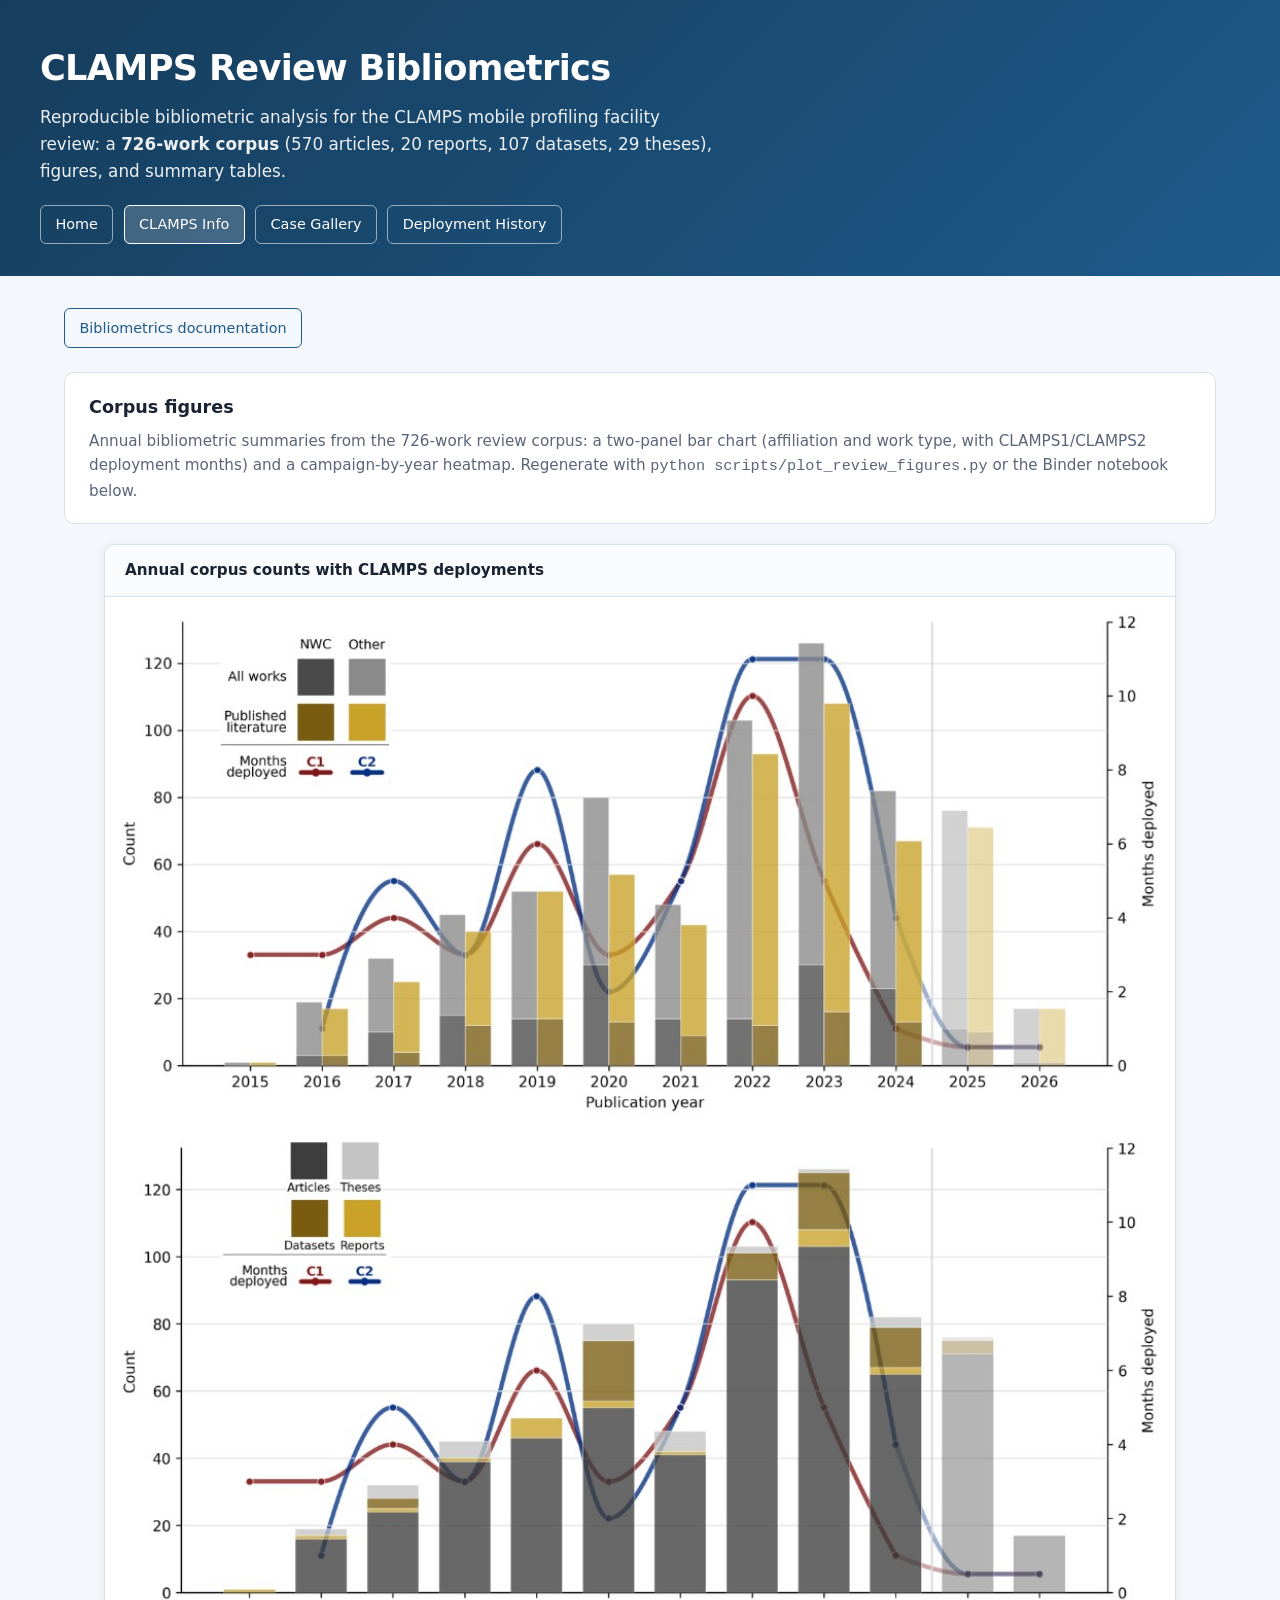
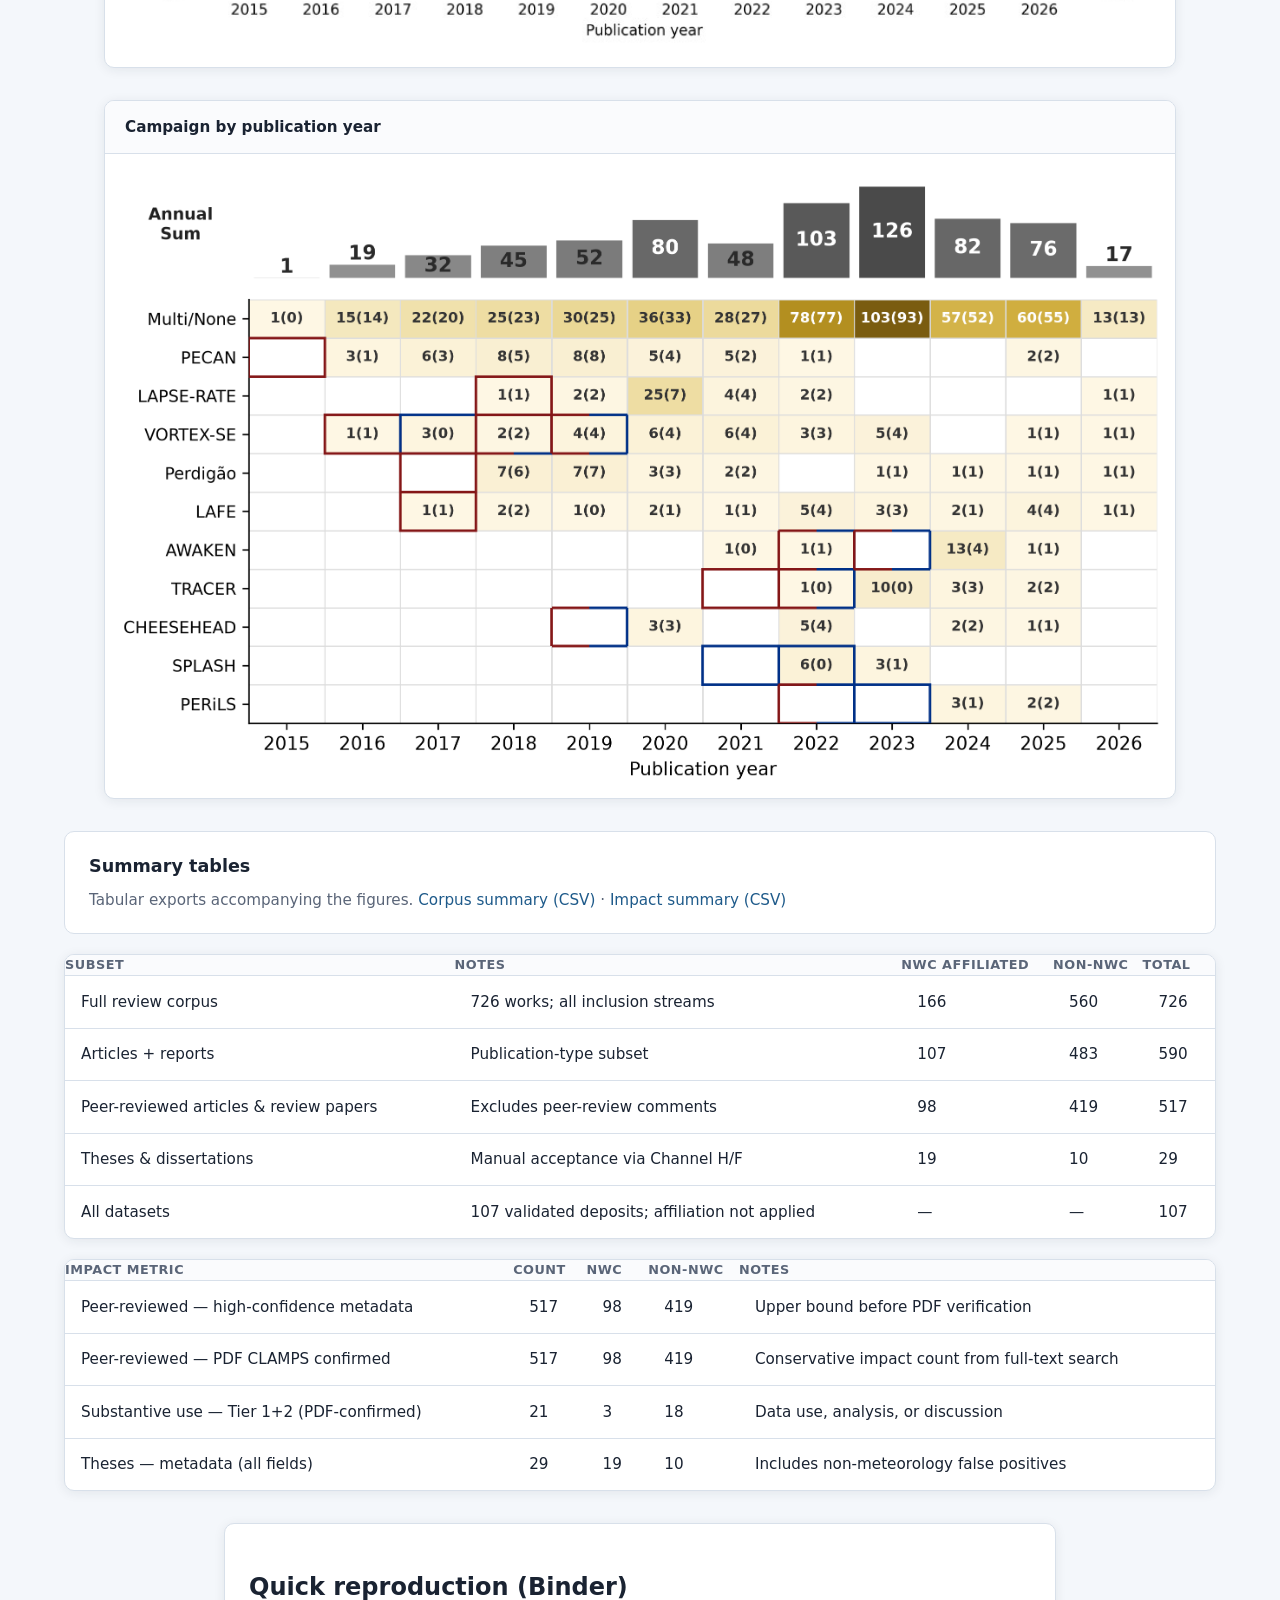
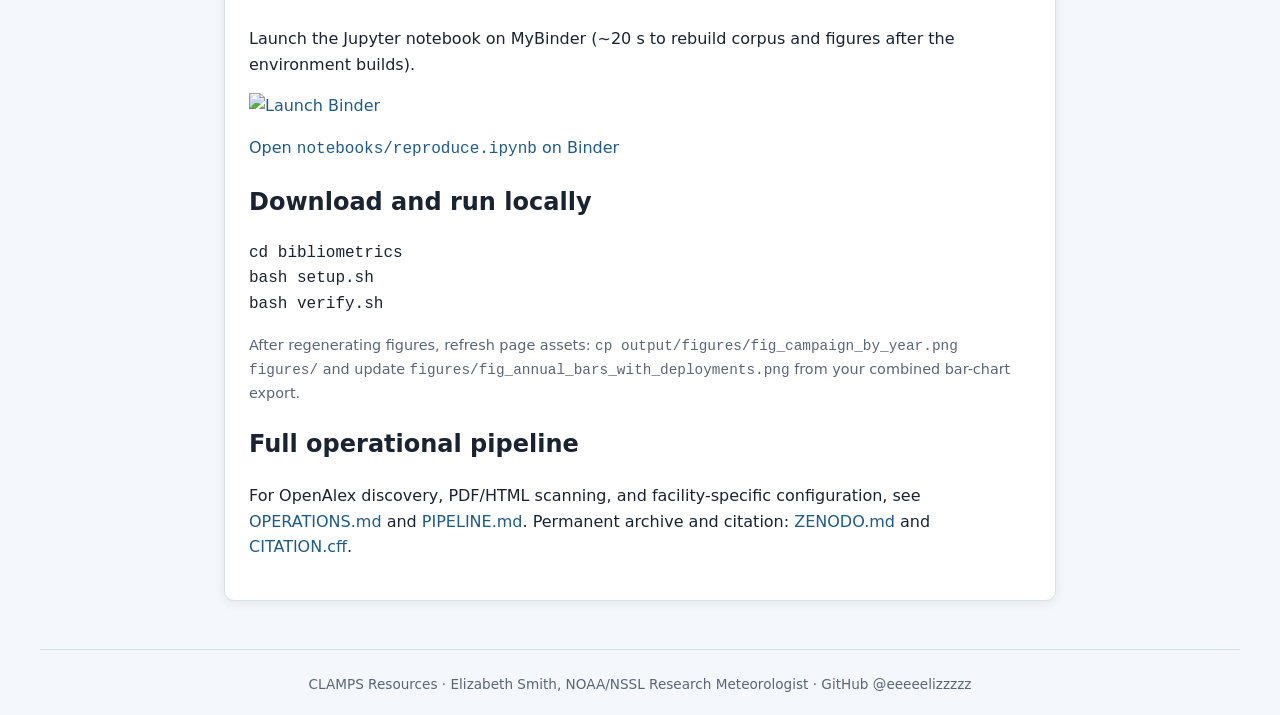
==== commit ce9135f2: "Restructure site as CLAMPS Resources with deployment history pages. Add a four-section hub (CLAMPS I" ====
--- a/bibliometrics/index.html
+++ b/bibliometrics/index.html
@@ -18,11 +18,9 @@
       </p>
       <div class="header-actions">
         <a href="../index.html" class="header-link">Home</a>
-        <a href="../case-table.html" class="header-link">Case Table</a>
-        <a href="../gallery.html" class="header-link">Full Gallery</a>
-        <a href="../case_reproduce/index.html" class="header-link">Figure notebook</a>
-        <a href="index.html" class="header-link header-link--active" aria-current="page">Bibliometrics</a>
-        <a href="https://github.com/eeeeelizzzzz/CLAMPS_CaseGallery" class="header-link" target="_blank" rel="noopener noreferrer">Documentation</a>
+        <a href="../clamps-info.html" class="header-link header-link--active" aria-current="page">CLAMPS Info</a>
+        <a href="../case-gallery.html" class="header-link">Case Gallery</a>
+        <a href="../deployments.html" class="header-link">Deployment History</a>
       </div>
     </div>
   </header>
@@ -218,7 +216,7 @@
   </main>
 
   <footer class="site-footer">
-    CLAMPS Case Gallery &amp; Bibliometrics &middot; Elizabeth Smith, NOAA/NSSL Research Meteorologist &middot; GitHub <a href="https://github.com/eeeeelizzzzz">@eeeeelizzzzz</a>
+    CLAMPS Resources &middot; Elizabeth Smith, NOAA/NSSL Research Meteorologist &middot; GitHub <a href="https://github.com/eeeeelizzzzz">@eeeeelizzzzz</a>
   </footer>
 </body>
 </html>
--- a/css/style.css
+++ b/css/style.css
@@ -401,6 +401,66 @@
   color: var(--text-muted);
 }
 
+.case-nav {
+  display: grid;
+  grid-template-columns: 1fr 1fr;
+  gap: 1rem;
+  margin-bottom: 1.5rem;
+}
+
+.case-nav:last-child {
+  margin-bottom: 0;
+  margin-top: 2rem;
+}
+
+.case-nav__link {
+  display: flex;
+  flex-direction: column;
+  gap: 0.2rem;
+  padding: 0.85rem 1rem;
+  border: 1px solid var(--border);
+  border-radius: var(--radius);
+  background: var(--surface);
+  color: var(--text);
+  text-decoration: none;
+  box-shadow: var(--shadow);
+}
+
+.case-nav__link:hover {
+  border-color: var(--accent);
+  background: var(--accent-light);
+  text-decoration: none;
+}
+
+.case-nav__link--next {
+  grid-column: 2;
+  text-align: right;
+  align-items: flex-end;
+}
+
+.case-nav__direction {
+  font-size: 0.8rem;
+  font-weight: 600;
+  color: var(--accent);
+  text-transform: uppercase;
+  letter-spacing: 0.03em;
+}
+
+.case-nav__title {
+  font-size: 0.95rem;
+  font-weight: 600;
+  line-height: 1.35;
+}
+
+.case-nav__meta {
+  font-size: 0.82rem;
+  color: var(--text-muted);
+}
+
+.case-nav__spacer {
+  display: block;
+}
+
 .back-link {
   display: inline-flex;
   align-items: center;
@@ -418,6 +478,12 @@
   box-shadow: var(--shadow);
   overflow: hidden;
   margin-bottom: 2rem;
+  scroll-margin-top: 1.5rem;
+}
+
+.figure-panel:target {
+  border-color: var(--accent);
+  box-shadow: 0 0 0 3px var(--accent-light), var(--shadow);
 }
 
 .figure-panel__header {
@@ -437,6 +503,29 @@
   width: 100%;
   height: auto;
   display: block;
+  max-width: 1846px;
+  margin: 0 auto;
+}
+
+.figure-panel__caption {
+  padding: 0.85rem 1.25rem 1rem;
+  border-top: 1px solid var(--border);
+  font-size: 0.9rem;
+  color: var(--text-muted);
+  line-height: 1.55;
+  background: #fafbfd;
+}
+
+.figure-panel__caption p {
+  margin: 0;
+}
+
+.figure-panel__caption .katex {
+  font-size: 1em;
+}
+
+.case-figures--auxiliary {
+  margin-top: 0.25rem;
 }
 
 .content-section {
@@ -471,6 +560,13 @@
 
 .content-section li + li {
   margin-top: 0.5rem;
+}
+
+a.figure-ref {
+  font-weight: 500;
+  text-decoration: underline;
+  text-decoration-style: dotted;
+  text-underline-offset: 0.15em;
 }
 
 .content-section .katex {
@@ -506,6 +602,131 @@
 
 .hub-links li + li {
   margin-top: 0.45rem;
+}
+
+.facility-grid {
+  display: grid;
+  grid-template-columns: repeat(auto-fit, minmax(min(100%, 280px), 1fr));
+  gap: 1.25rem;
+  margin-bottom: 1.5rem;
+}
+
+.facility-card {
+  margin: 0;
+  background: var(--surface);
+  border: 1px solid var(--border);
+  border-radius: var(--radius);
+  box-shadow: var(--shadow);
+  overflow: hidden;
+}
+
+.facility-card img {
+  display: block;
+  width: 100%;
+  height: 220px;
+  object-fit: cover;
+}
+
+.facility-card figcaption {
+  padding: 1rem 1.1rem;
+  font-size: 0.95rem;
+  color: var(--text-muted);
+  line-height: 1.5;
+}
+
+.action-grid {
+  display: grid;
+  grid-template-columns: repeat(auto-fit, minmax(min(100%, 220px), 1fr));
+  gap: 1rem;
+  margin: 1.25rem 0 0;
+}
+
+.action-card {
+  display: flex;
+  flex-direction: column;
+  gap: 0.35rem;
+  padding: 1.1rem 1.15rem;
+  background: var(--surface);
+  border: 1px solid var(--border);
+  border-radius: var(--radius);
+  box-shadow: var(--shadow);
+  color: var(--text);
+  text-decoration: none;
+  text-align: left;
+  transition: border-color 0.15s ease, box-shadow 0.15s ease;
+}
+
+.action-card:hover {
+  border-color: var(--accent);
+  box-shadow: 0 4px 16px rgba(26, 35, 50, 0.1);
+  text-decoration: none;
+}
+
+.action-card--button {
+  cursor: pointer;
+  font: inherit;
+  width: 100%;
+}
+
+.action-card__title {
+  font-weight: 600;
+  color: var(--accent);
+}
+
+.action-card__desc {
+  font-size: 0.92rem;
+  color: var(--text-muted);
+}
+
+.deployment-full-name {
+  margin: 0.35rem 0 0;
+  color: var(--text-muted);
+  font-size: 1.05rem;
+}
+
+.deployment-hero {
+  margin-top: 1.5rem;
+}
+
+.deployment-photos {
+  display: grid;
+  gap: 1.25rem;
+}
+
+.deployment-photo {
+  margin: 0;
+  background: var(--surface);
+  border: 1px solid var(--border);
+  border-radius: var(--radius);
+  box-shadow: var(--shadow);
+  overflow: hidden;
+}
+
+.deployment-photo__body {
+  background: #eef2f7;
+}
+
+.deployment-photo__body img {
+  display: block;
+  width: 100%;
+  height: auto;
+}
+
+.deployment-photo figcaption {
+  padding: 0.9rem 1.1rem;
+  font-size: 0.95rem;
+  color: var(--text-muted);
+  line-height: 1.55;
+}
+
+.deployment-subprojects {
+  min-width: 720px;
+}
+
+.deployment-subprojects td:last-child {
+  font-size: 0.92rem;
+  color: var(--text-muted);
+  max-width: 18rem;
 }
 
 .placeholder-note {
@@ -563,4 +784,14 @@
   .case-table {
     min-width: 640px;
   }
-}
+
+  .case-nav {
+    grid-template-columns: 1fr;
+  }
+
+  .case-nav__link--next {
+    grid-column: 1;
+    text-align: left;
+    align-items: flex-start;
+  }
+}
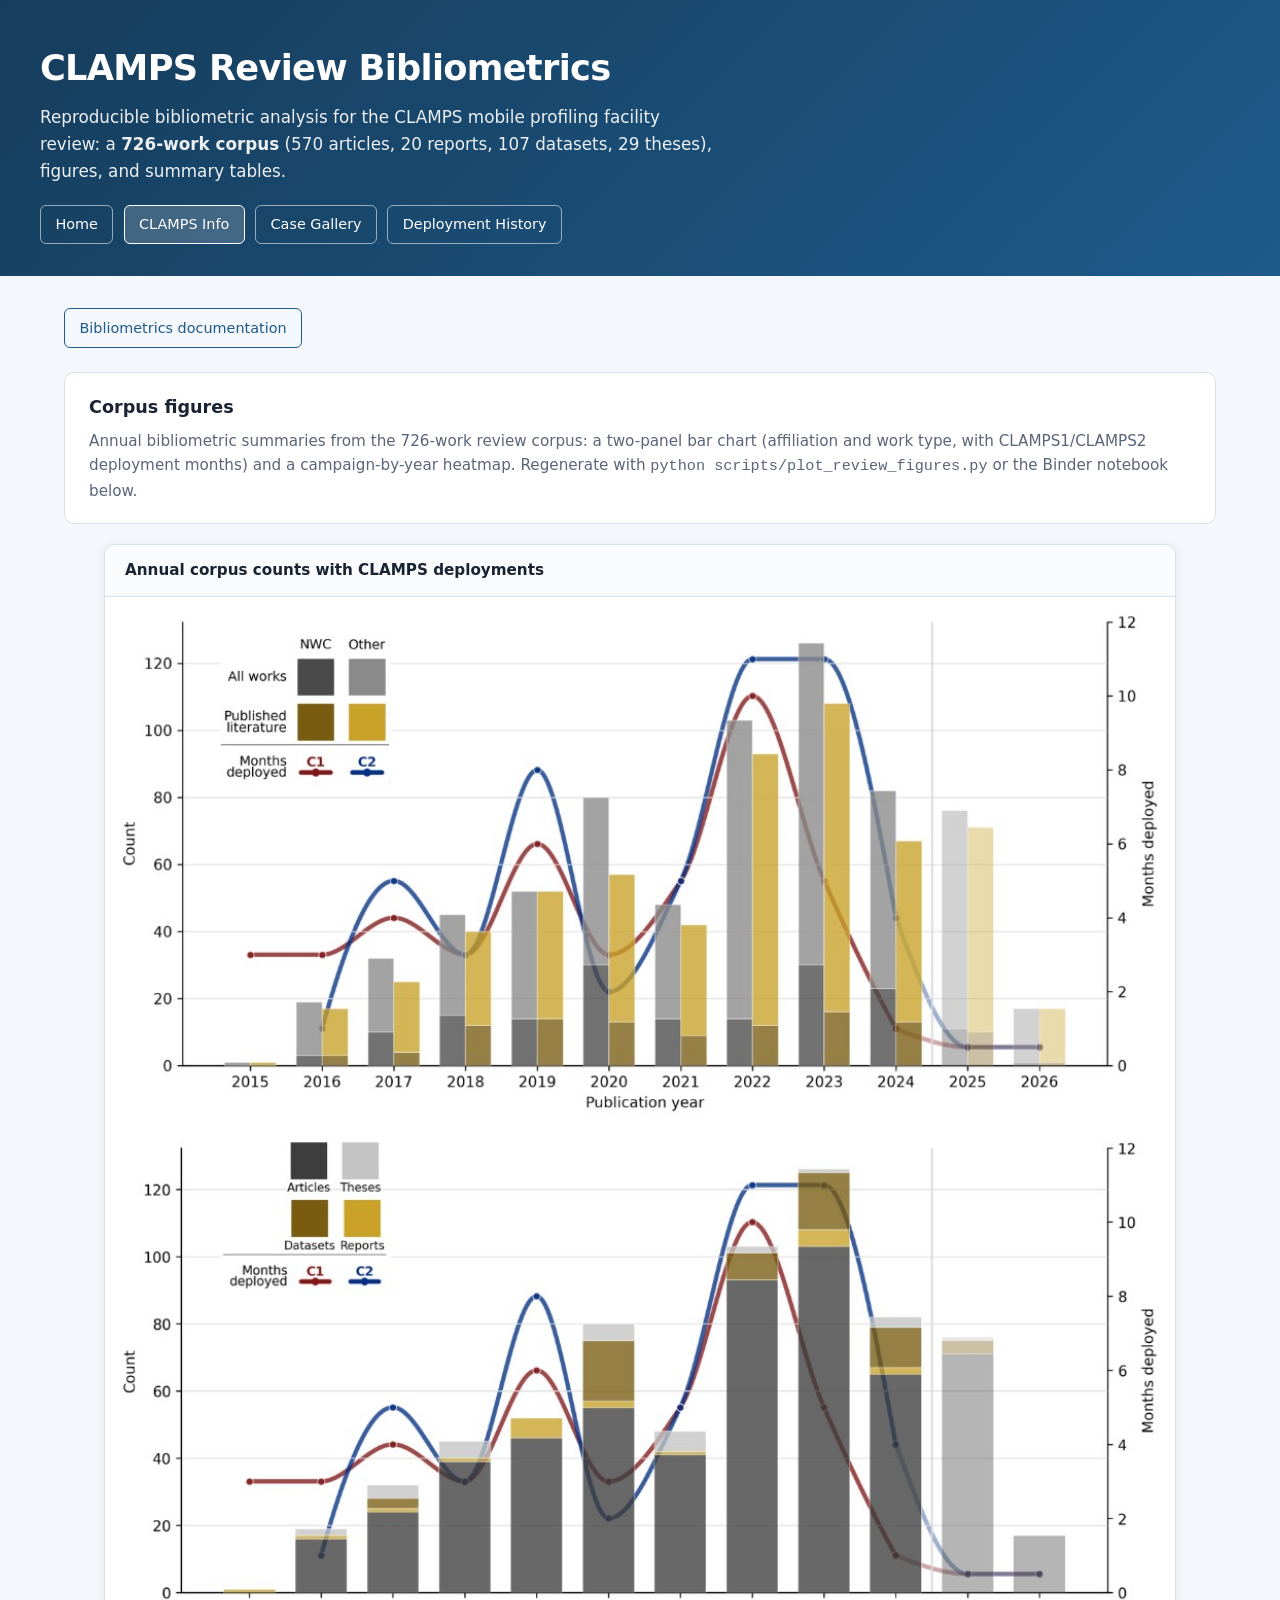
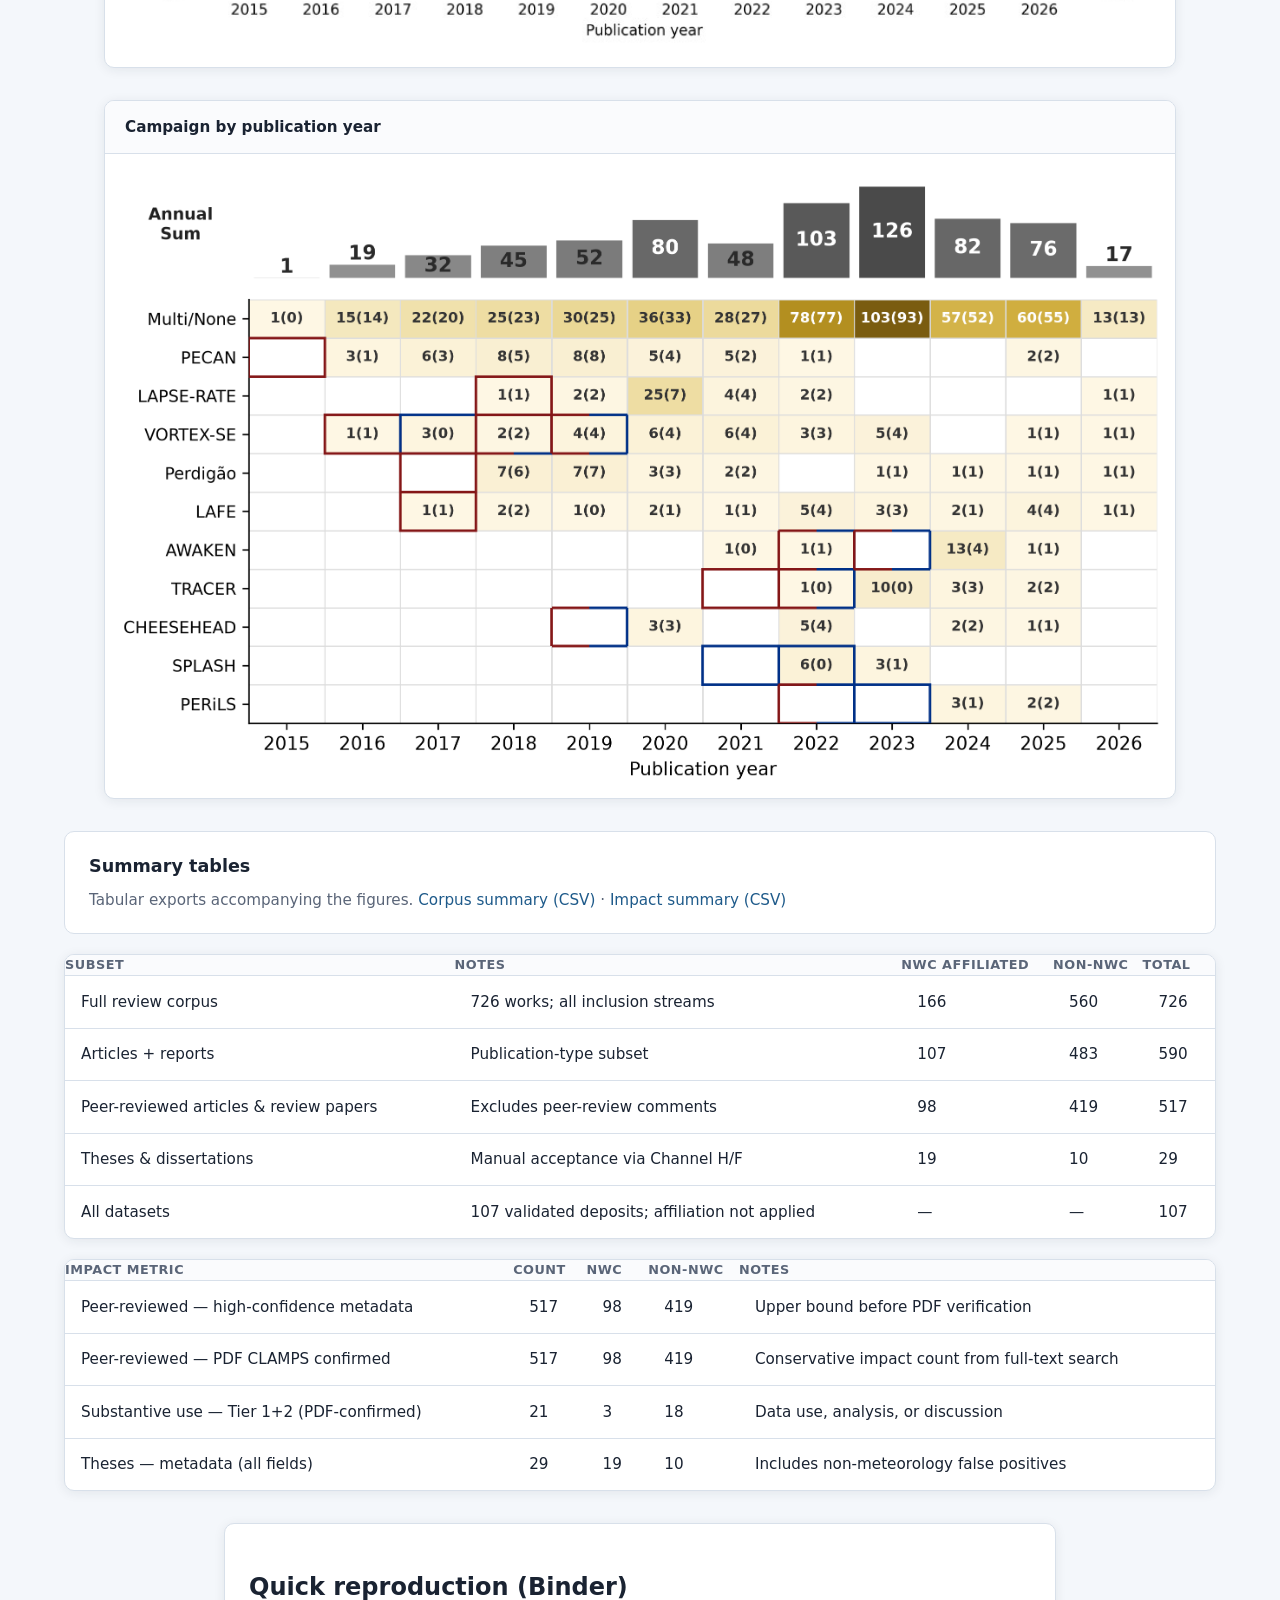
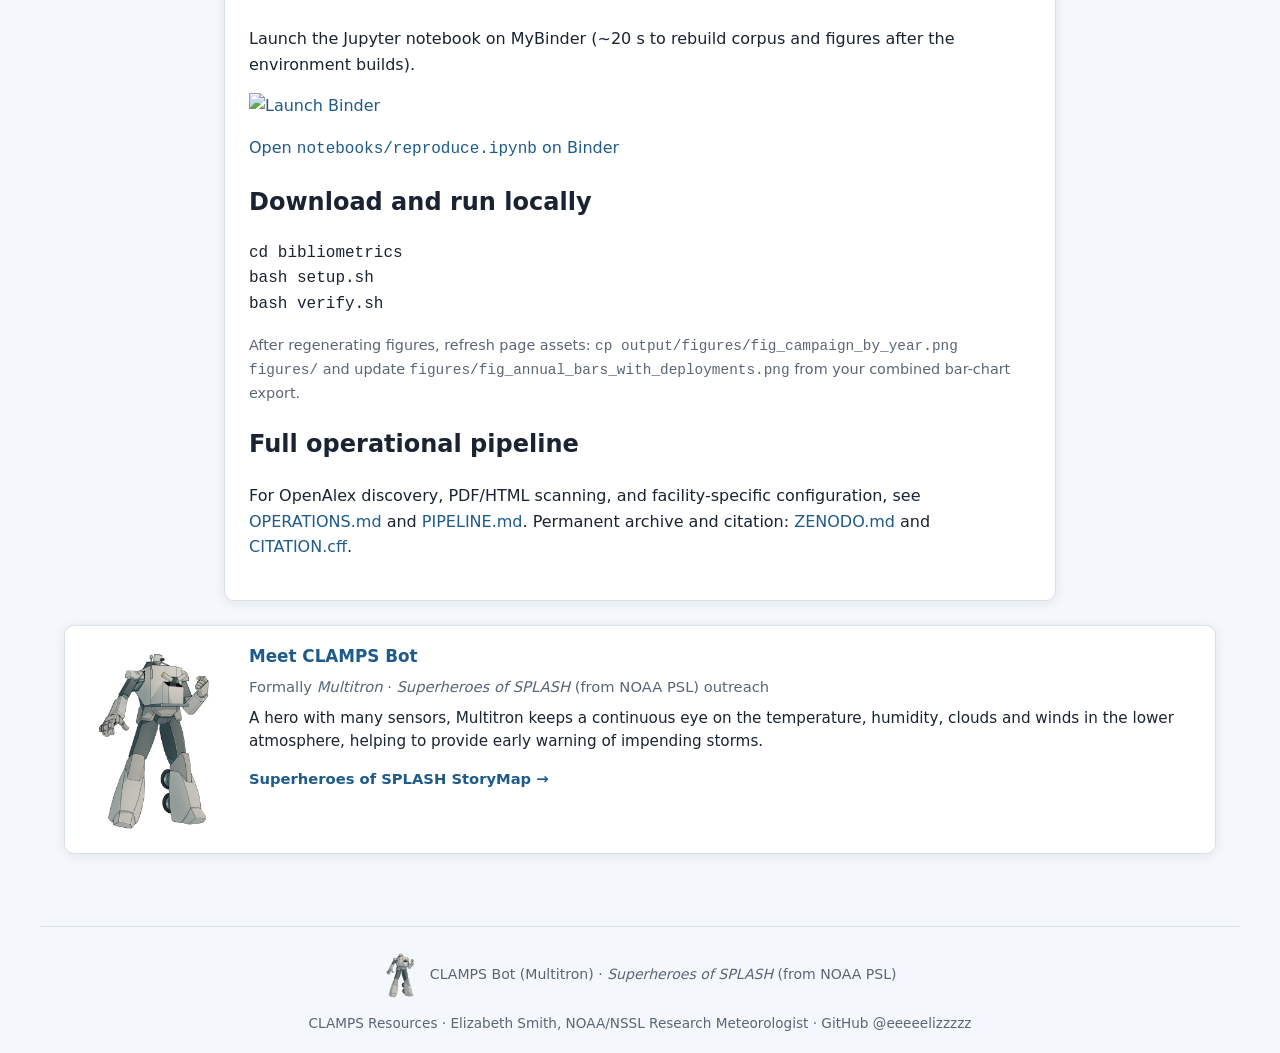
==== commit 10e8e85f: "Add CLAMPS Bot outreach across site and refine CLAMPS Info copy. Introduce Multitron mascot cards an" ====
--- a/bibliometrics/index.html
+++ b/bibliometrics/index.html
@@ -28,7 +28,7 @@
   <main>
     <div class="page-actions">
       <a
-        href="https://eeeeelizzzzz.github.io/CLAMPS_CaseGallery/bibliometrics/README.md"
+        href="https://eeeeelizzzzz.github.io/CLAMPS_Resources/bibliometrics/README.md"
         class="doc-button"
         target="_blank"
         rel="noopener noreferrer"
@@ -186,12 +186,12 @@
         Launch the Jupyter notebook on MyBinder (~20 s to rebuild corpus and figures after the environment builds).
       </p>
       <p>
-        <a href="https://mybinder.org/v2/gh/eeeeelizzzzz/CLAMPS_CaseGallery/HEAD?urlpath=lab/tree/bibliometrics/notebooks/reproduce.ipynb">
+        <a href="https://mybinder.org/v2/gh/eeeeelizzzzz/CLAMPS_Resources/HEAD?urlpath=lab/tree/bibliometrics/notebooks/reproduce.ipynb">
           <img src="https://mybinder.org/badge_logo.svg" alt="Launch Binder">
         </a>
       </p>
       <p>
-        <a href="https://mybinder.org/v2/gh/eeeeelizzzzz/CLAMPS_CaseGallery/HEAD?urlpath=lab/tree/bibliometrics/notebooks/reproduce.ipynb">
+        <a href="https://mybinder.org/v2/gh/eeeeelizzzzz/CLAMPS_Resources/HEAD?urlpath=lab/tree/bibliometrics/notebooks/reproduce.ipynb">
           Open <code>notebooks/reproduce.ipynb</code> on Binder
         </a>
       </p>
@@ -213,10 +213,14 @@
         Permanent archive and citation: <a href="ZENODO.md">ZENODO.md</a> and <a href="CITATION.cff">CITATION.cff</a>.
       </p>
     </div>
+
+    <div data-clamps-bot-mount data-clamps-bot="compact"></div>
   </main>
 
   <footer class="site-footer">
     CLAMPS Resources &middot; Elizabeth Smith, NOAA/NSSL Research Meteorologist &middot; GitHub <a href="https://github.com/eeeeelizzzzz">@eeeeelizzzzz</a>
   </footer>
+
+  <script type="module" src="../js/clamps-bot-site.js"></script>
 </body>
 </html>
--- a/css/style.css
+++ b/css/style.css
@@ -623,8 +623,7 @@
 .facility-card img {
   display: block;
   width: 100%;
-  height: 220px;
-  object-fit: cover;
+  height: auto;
 }
 
 .facility-card figcaption {
@@ -632,6 +631,142 @@
   font-size: 0.95rem;
   color: var(--text-muted);
   line-height: 1.5;
+}
+
+.facility-feature {
+  margin: 1.5rem auto 0;
+  max-width: min(100%, 420px);
+  text-align: center;
+}
+
+.facility-feature img {
+  display: block;
+  width: 100%;
+  height: auto;
+  margin: 0 auto;
+  border: 1px solid var(--border);
+  border-radius: var(--radius);
+  box-shadow: var(--shadow);
+}
+
+.facility-feature figcaption {
+  margin-top: 0.75rem;
+  font-size: 0.9rem;
+  color: var(--text-muted);
+  line-height: 1.5;
+}
+
+.clamps-bot-aside {
+  margin: 1.5rem 0;
+}
+
+.clamps-bot-aside__panel {
+  display: flex;
+  align-items: flex-start;
+  gap: 1.25rem;
+  padding: 1.1rem 1.25rem;
+  background: var(--surface);
+  border: 1px solid var(--border);
+  border-radius: var(--radius);
+  box-shadow: var(--shadow);
+}
+
+.clamps-bot-aside__img {
+  flex-shrink: 0;
+  width: 27rem;
+  height: auto;
+  border-radius: calc(var(--radius) - 2px);
+}
+
+.clamps-bot-aside__title {
+  display: block;
+  margin-bottom: 0.35rem;
+  color: var(--accent);
+  font-size: 1.05rem;
+}
+
+.clamps-bot-aside__formal {
+  margin: 0 0 0.85rem;
+  font-size: 0.92rem;
+  color: var(--text-muted);
+  line-height: 1.5;
+}
+
+.clamps-bot-aside__lead {
+  margin: 0 0 0.75rem;
+  font-size: 0.95rem;
+  color: var(--text);
+  line-height: 1.55;
+}
+
+.clamps-bot-aside__facts {
+  margin: 0 0 0.85rem;
+}
+
+.clamps-bot-aside__facts > div + div {
+  margin-top: 0.85rem;
+}
+
+.clamps-bot-aside__facts dt {
+  margin: 0 0 0.25rem;
+  font-size: 0.82rem;
+  font-weight: 600;
+  letter-spacing: 0.04em;
+  text-transform: uppercase;
+  color: var(--accent);
+}
+
+.clamps-bot-aside__facts dd {
+  margin: 0;
+  font-size: 0.95rem;
+  color: var(--text);
+  line-height: 1.55;
+}
+
+.clamps-bot-aside__storymap {
+  font-size: 0.92rem;
+  font-weight: 600;
+}
+
+.clamps-bot-aside--compact .clamps-bot-aside__img {
+  width: 9rem;
+}
+
+.clamps-bot-aside--compact .clamps-bot-aside__formal {
+  margin-bottom: 0.55rem;
+}
+
+.clamps-bot-aside:not(.clamps-bot-aside--compact) .clamps-bot-aside__panel {
+  gap: 1.5rem;
+  padding: 1.35rem 1.5rem;
+}
+
+.clamps-bot-footer {
+  display: flex;
+  align-items: center;
+  justify-content: center;
+  gap: 0.65rem;
+  margin: 0 0 0.85rem;
+  font-size: 0.88rem;
+  color: var(--text-muted);
+  line-height: 1.4;
+}
+
+.clamps-bot-footer img {
+  width: 2.25rem;
+  height: auto;
+}
+
+@media (max-width: 540px) {
+  .clamps-bot-aside__panel {
+    flex-direction: column;
+    align-items: center;
+    text-align: center;
+  }
+
+  .clamps-bot-aside:not(.clamps-bot-aside--compact) .clamps-bot-aside__img {
+    width: 22.5rem;
+  }
 }
 
 .action-grid {
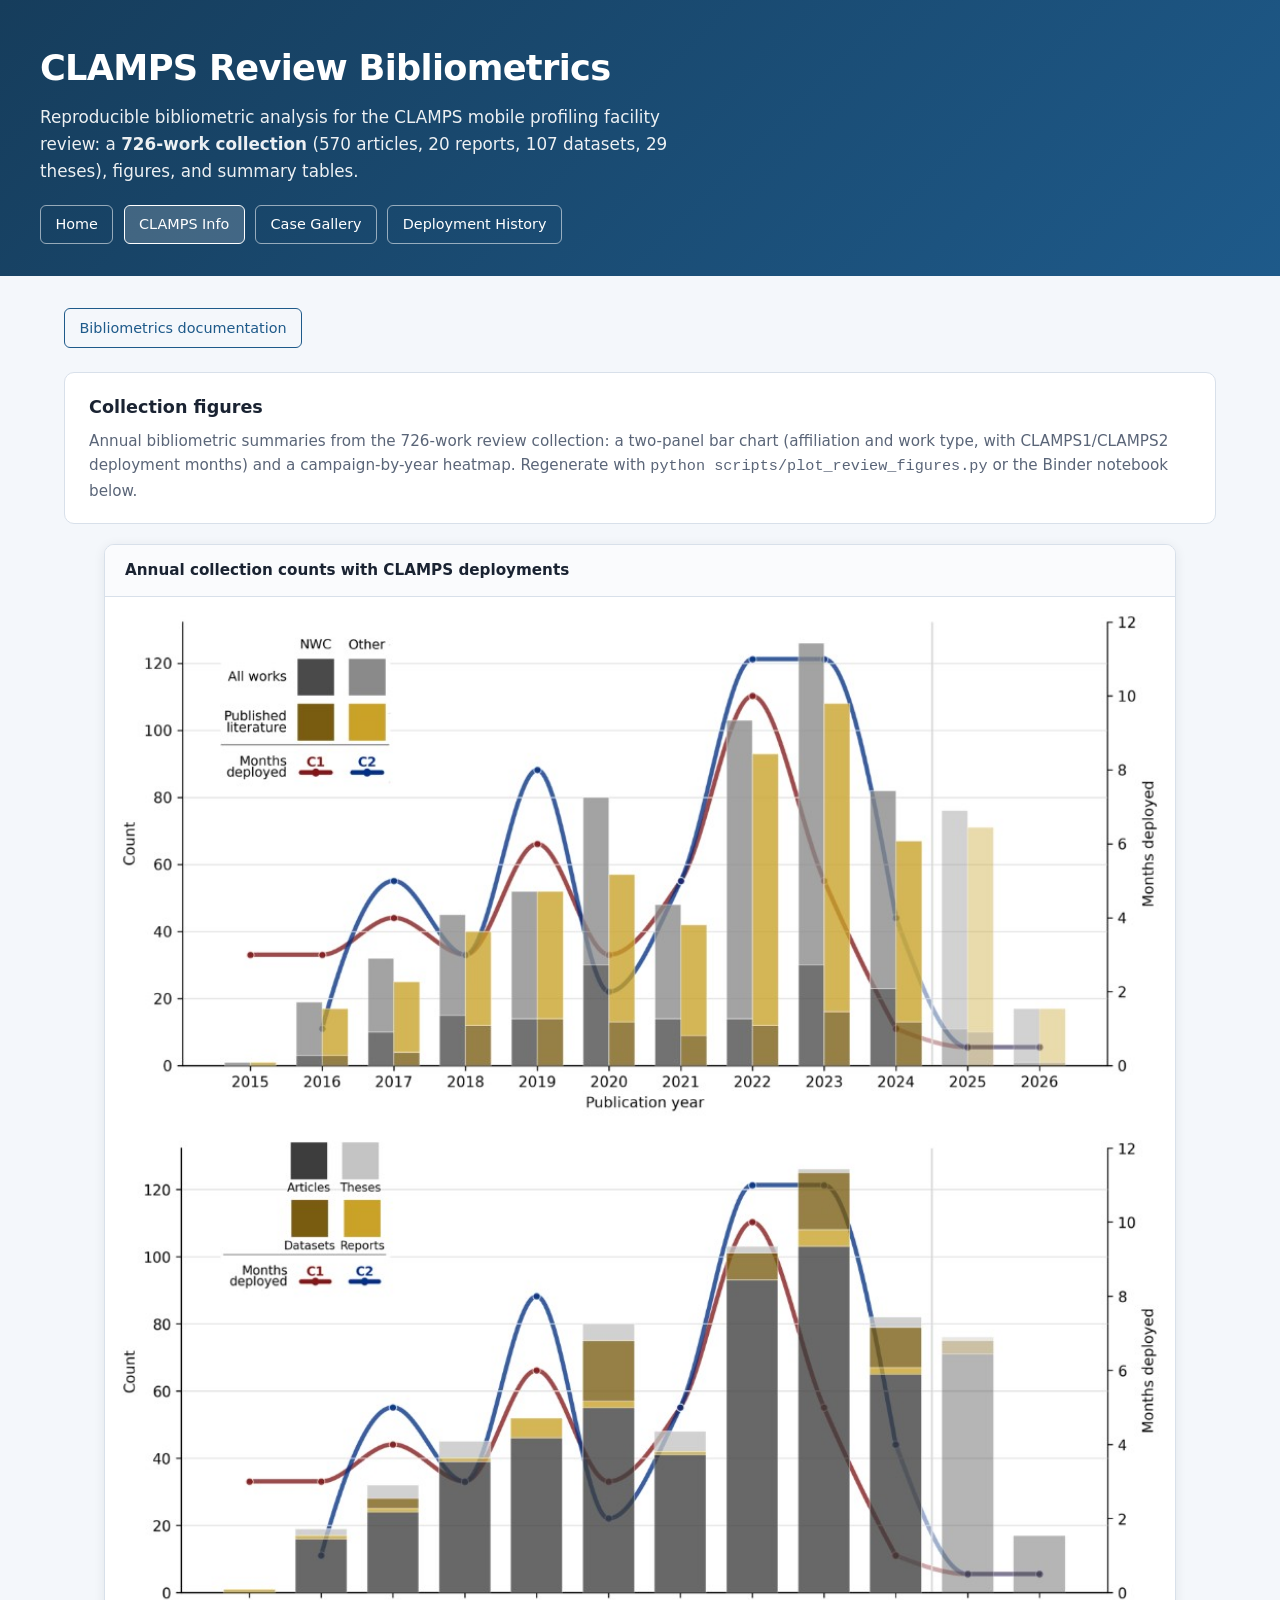
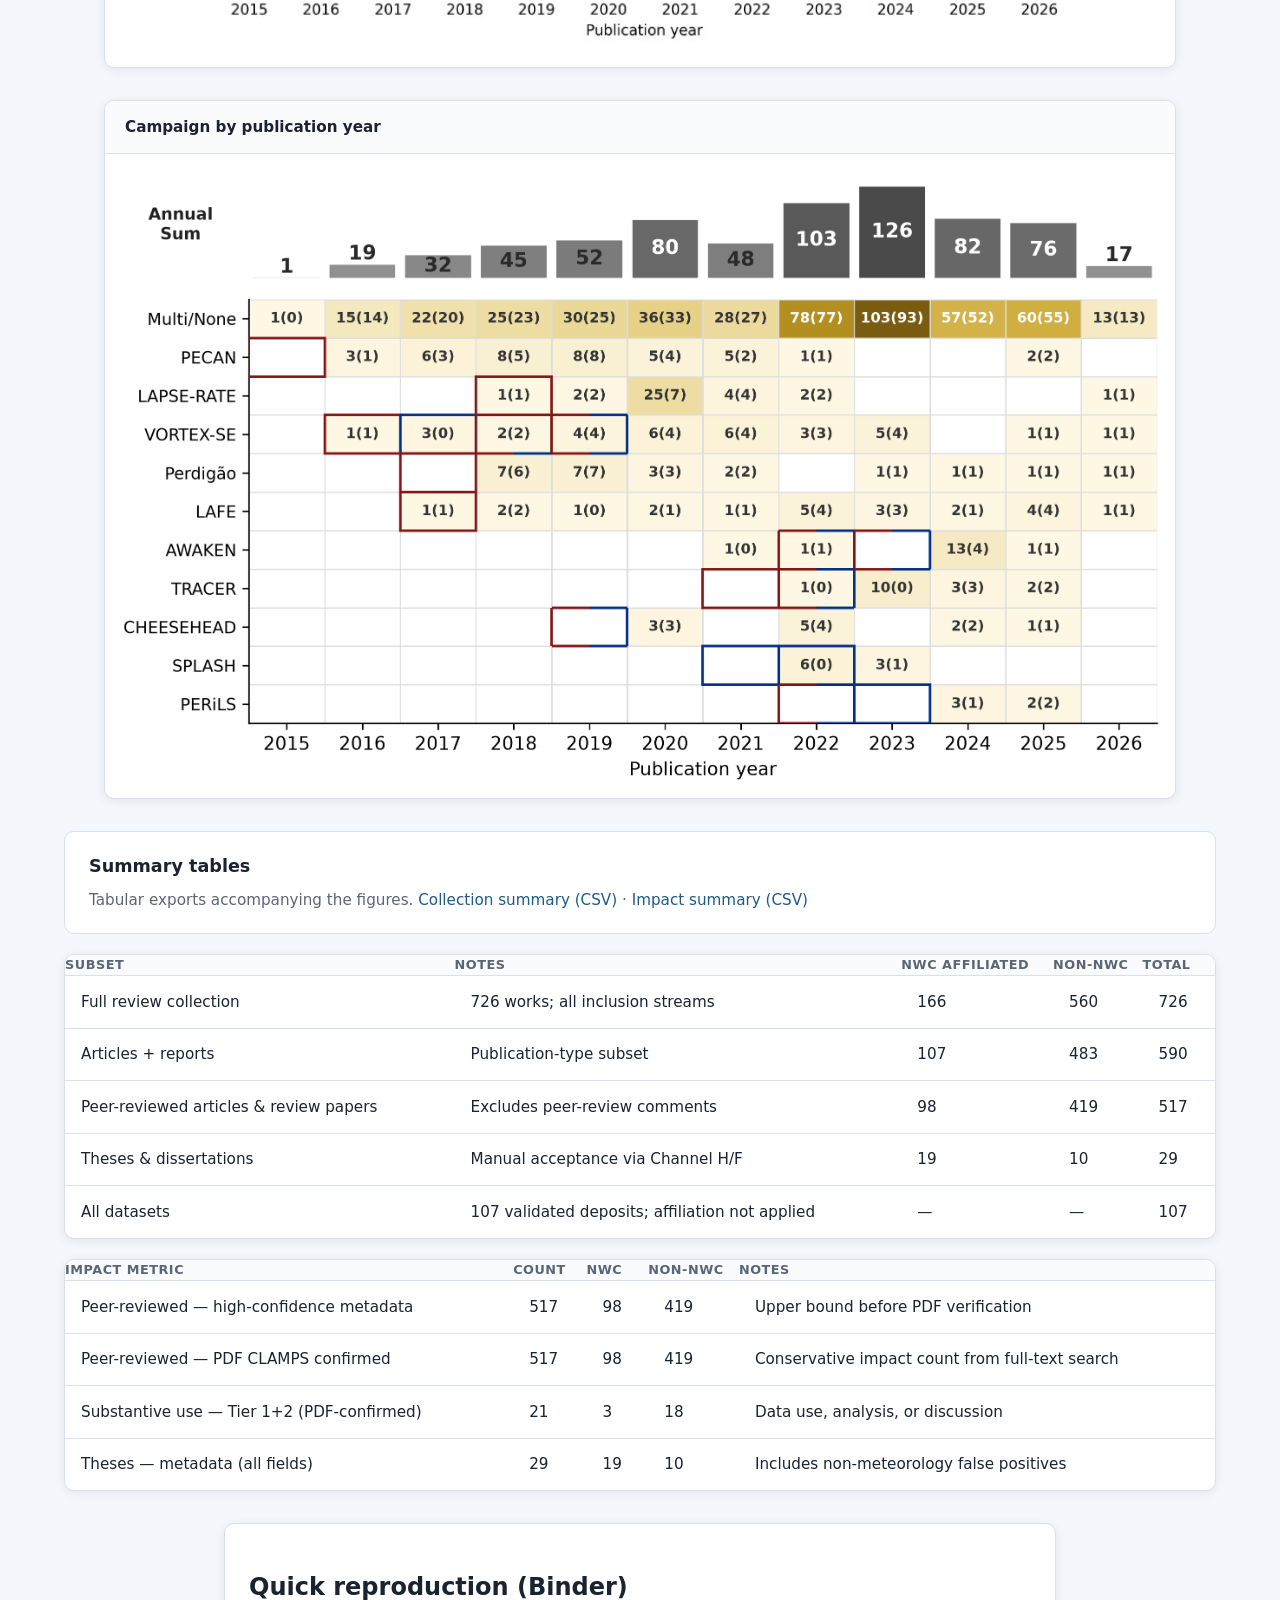
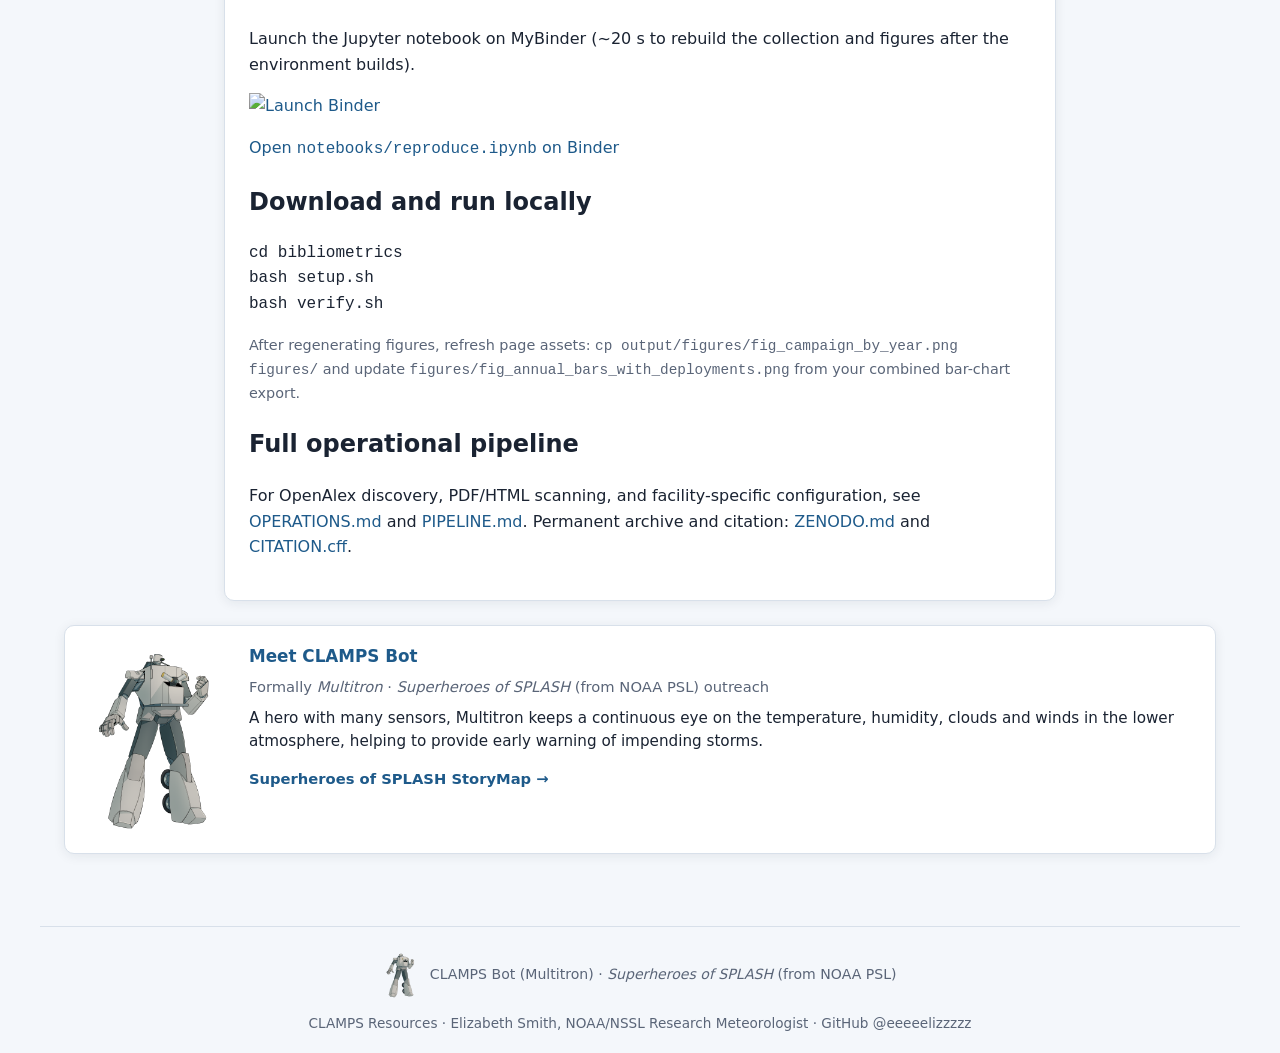
==== commit 4f841d33: "Rename user-facing corpus wording to collection across site and bibliometrics. Align public copy wit" ====
--- a/bibliometrics/index.html
+++ b/bibliometrics/index.html
@@ -4,7 +4,7 @@
   <meta charset="utf-8">
   <meta name="viewport" content="width=device-width, initial-scale=1">
   <title>CLAMPS Review Bibliometrics</title>
-  <meta name="description" content="726-work CLAMPS review corpus, bibliometric figures, summary tables, Binder notebook, and full pipeline.">
+  <meta name="description" content="726-work CLAMPS review collection, bibliometric figures, summary tables, Binder notebook, and full pipeline.">
   <link rel="stylesheet" href="../css/style.css">
 </head>
 <body>
@@ -13,7 +13,7 @@
       <h1>CLAMPS Review Bibliometrics</h1>
       <p>
         Reproducible bibliometric analysis for the CLAMPS mobile profiling facility review:
-        a <strong>726-work corpus</strong> (570 articles, 20 reports, 107 datasets, 29 theses),
+        a <strong>726-work collection</strong> (570 articles, 20 reports, 107 datasets, 29 theses),
         figures, and summary tables.
       </p>
       <div class="header-actions">
@@ -36,9 +36,9 @@
     </div>
 
     <section class="content-section">
-      <h2>Corpus figures</h2>
-      <p>
-        Annual bibliometric summaries from the 726-work review corpus:
+      <h2>Collection figures</h2>
+      <p>
+        Annual bibliometric summaries from the 726-work review collection:
         a two-panel bar chart (affiliation and work type, with CLAMPS1/CLAMPS2 deployment months)
         and a campaign-by-year heatmap.
         Regenerate with <code>python scripts/plot_review_figures.py</code> or the Binder notebook below.
@@ -47,7 +47,7 @@
 
     <figure class="figure-panel">
       <figcaption class="figure-panel__header">
-        Annual corpus counts with CLAMPS deployments
+        Annual collection counts with CLAMPS deployments
       </figcaption>
       <div class="figure-panel__body">
         <img
@@ -79,14 +79,14 @@
       <h2>Summary tables</h2>
       <p>
         Tabular exports accompanying the figures.
-        <a href="figures/table_corpus_summary.csv">Corpus summary (CSV)</a>
+        <a href="figures/table_corpus_summary.csv">Collection summary (CSV)</a>
         &middot;
         <a href="figures/table_impact_summary.csv">Impact summary (CSV)</a>
       </p>
     </section>
 
     <div class="table-panel" style="margin-bottom: 1.25rem;">
-      <table class="case-table" aria-label="Corpus summary by subset">
+      <table class="case-table" aria-label="Collection summary by subset">
         <thead>
           <tr>
             <th scope="col">Subset</th>
@@ -98,7 +98,7 @@
         </thead>
         <tbody>
           <tr>
-            <td>Full review corpus</td>
+            <td>Full review collection</td>
             <td>726 works; all inclusion streams</td>
             <td>166</td>
             <td>560</td>
@@ -183,7 +183,7 @@
     <div class="table-panel" style="max-width: 52rem; margin: 0 auto; padding: 1.5rem;">
       <h2>Quick reproduction (Binder)</h2>
       <p>
-        Launch the Jupyter notebook on MyBinder (~20 s to rebuild corpus and figures after the environment builds).
+        Launch the Jupyter notebook on MyBinder (~20 s to rebuild the collection and figures after the environment builds).
       </p>
       <p>
         <a href="https://mybinder.org/v2/gh/eeeeelizzzzz/CLAMPS_Resources/HEAD?urlpath=lab/tree/bibliometrics/notebooks/reproduce.ipynb">
--- a/css/style.css
+++ b/css/style.css
@@ -660,7 +660,8 @@
   margin: 1.5rem 0;
 }
 
-.clamps-bot-aside__panel {
+.clamps-bot-aside__panel,
+.facility-aside__panel {
   display: flex;
   align-items: flex-start;
   gap: 1.25rem;
@@ -736,9 +737,75 @@
   margin-bottom: 0.55rem;
 }
 
-.clamps-bot-aside:not(.clamps-bot-aside--compact) .clamps-bot-aside__panel {
+.clamps-bot-aside:not(.clamps-bot-aside--compact) .clamps-bot-aside__panel,
+.facility-aside__panel {
   gap: 1.5rem;
   padding: 1.35rem 1.5rem;
+}
+
+.clamps-bot-aside__body,
+.facility-aside__body {
+  flex: 1;
+  min-width: 0;
+}
+
+.facility-aside {
+  margin: 1.5rem 0;
+}
+
+.facility-aside--media-right .facility-aside__media {
+  flex-shrink: 0;
+  width: min(100%, 29.7rem);
+  margin: 0;
+  text-align: center;
+}
+
+.facility-aside--media-right .facility-aside__media img {
+  display: block;
+  width: 100%;
+  height: auto;
+  border: 1px solid var(--border);
+  border-radius: calc(var(--radius) - 2px);
+  box-shadow: var(--shadow);
+}
+
+.facility-aside--media-right .facility-aside__media figcaption {
+  margin-top: 0.75rem;
+  font-size: 0.9rem;
+  color: var(--text-muted);
+  line-height: 1.5;
+}
+
+.facility-aside--media-right .facility-aside__body h2 {
+  margin: 0 0 0.5rem;
+  font-size: 1.1rem;
+}
+
+.facility-aside--media-right .facility-aside__body h3 {
+  margin: 1rem 0 0.5rem;
+  font-size: 1rem;
+}
+
+.facility-aside--media-right .facility-aside__body p {
+  margin: 0;
+  color: var(--text-muted);
+  font-size: 0.95rem;
+  line-height: 1.55;
+}
+
+.facility-aside--media-right .facility-aside__body p + p {
+  margin-top: 0.75rem;
+}
+
+.facility-aside--media-right .facility-aside__body ul {
+  margin: 0;
+  padding-left: 1.25rem;
+  color: var(--text-muted);
+  font-size: 0.95rem;
+}
+
+.facility-aside--media-right .facility-aside__body li + li {
+  margin-top: 0.5rem;
 }
 
 .clamps-bot-footer {
@@ -758,7 +825,8 @@
 }
 
 @media (max-width: 540px) {
-  .clamps-bot-aside__panel {
+  .clamps-bot-aside__panel,
+  .facility-aside__panel {
     flex-direction: column;
     align-items: center;
     text-align: center;
@@ -766,6 +834,11 @@
 
   .clamps-bot-aside:not(.clamps-bot-aside--compact) .clamps-bot-aside__img {
     width: 22.5rem;
+  }
+
+  .facility-aside--media-right .facility-aside__body {
+    text-align: left;
+    width: 100%;
   }
 }
 
